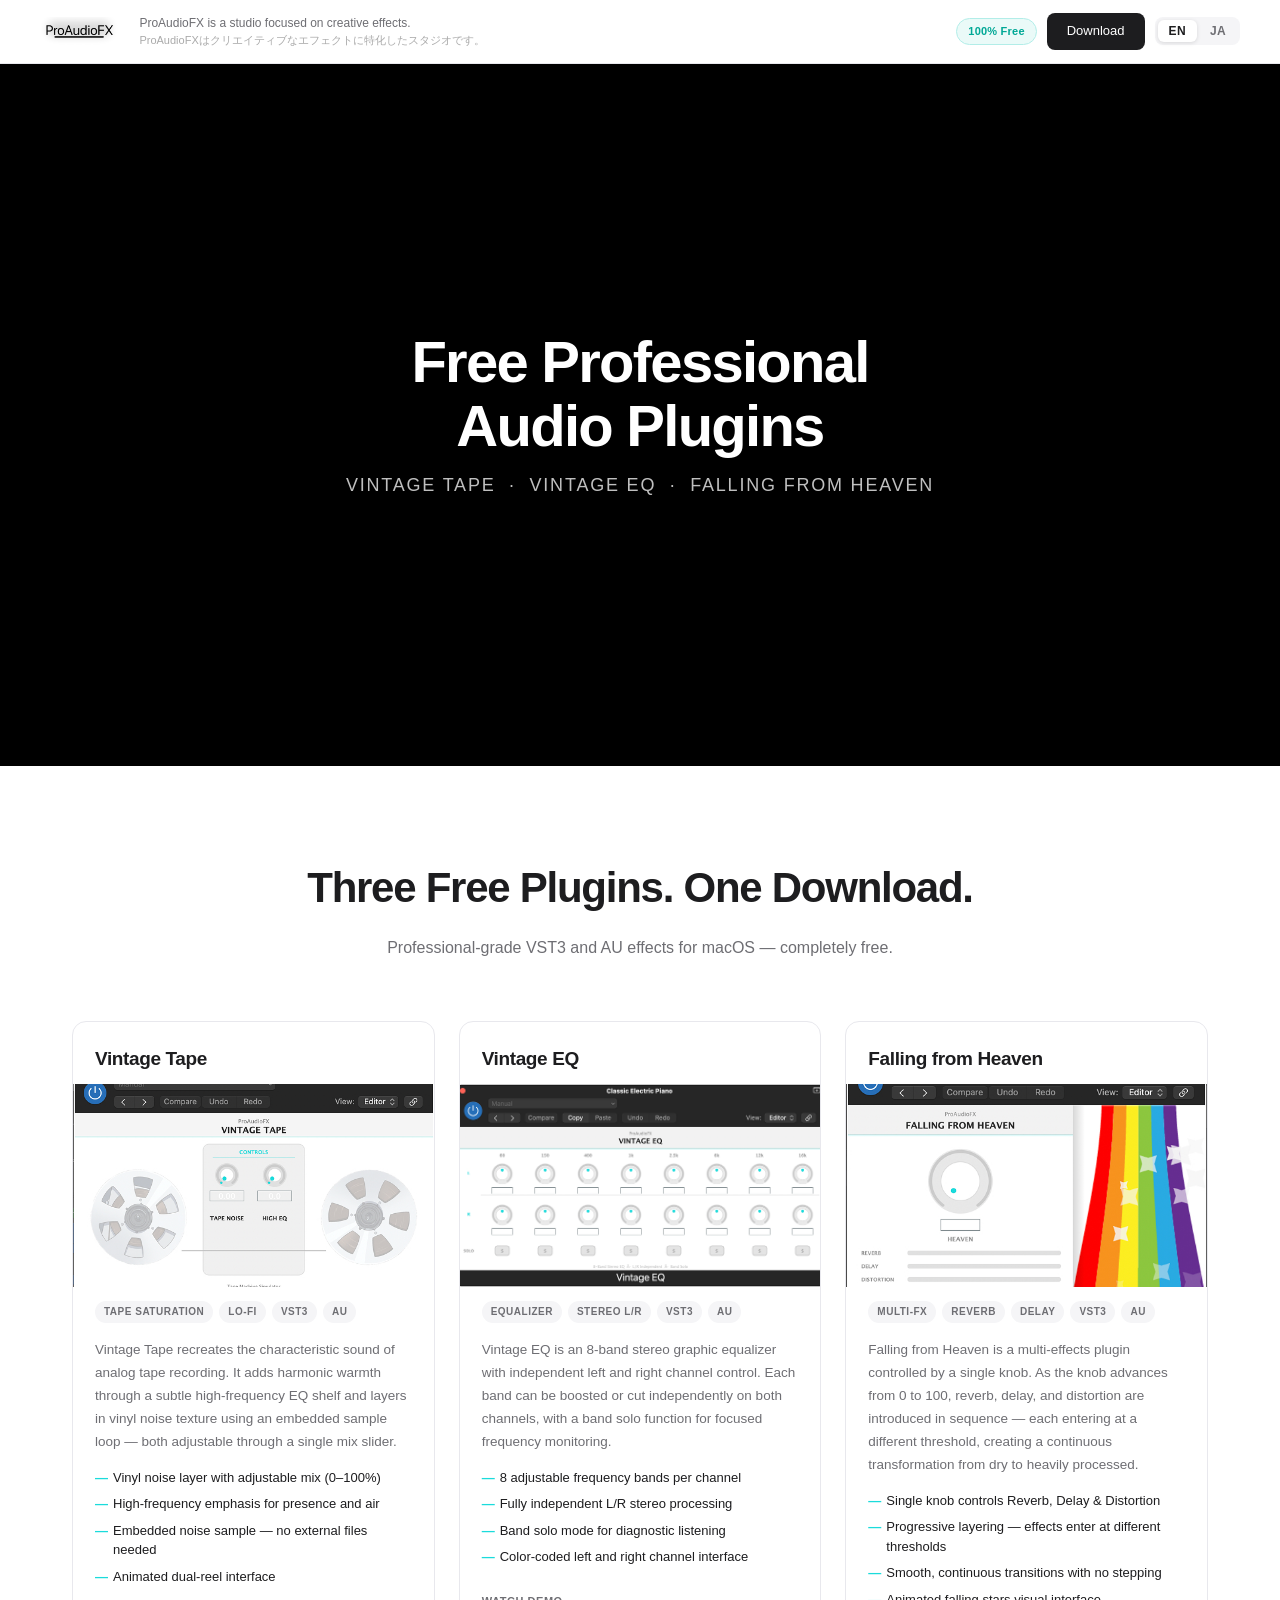
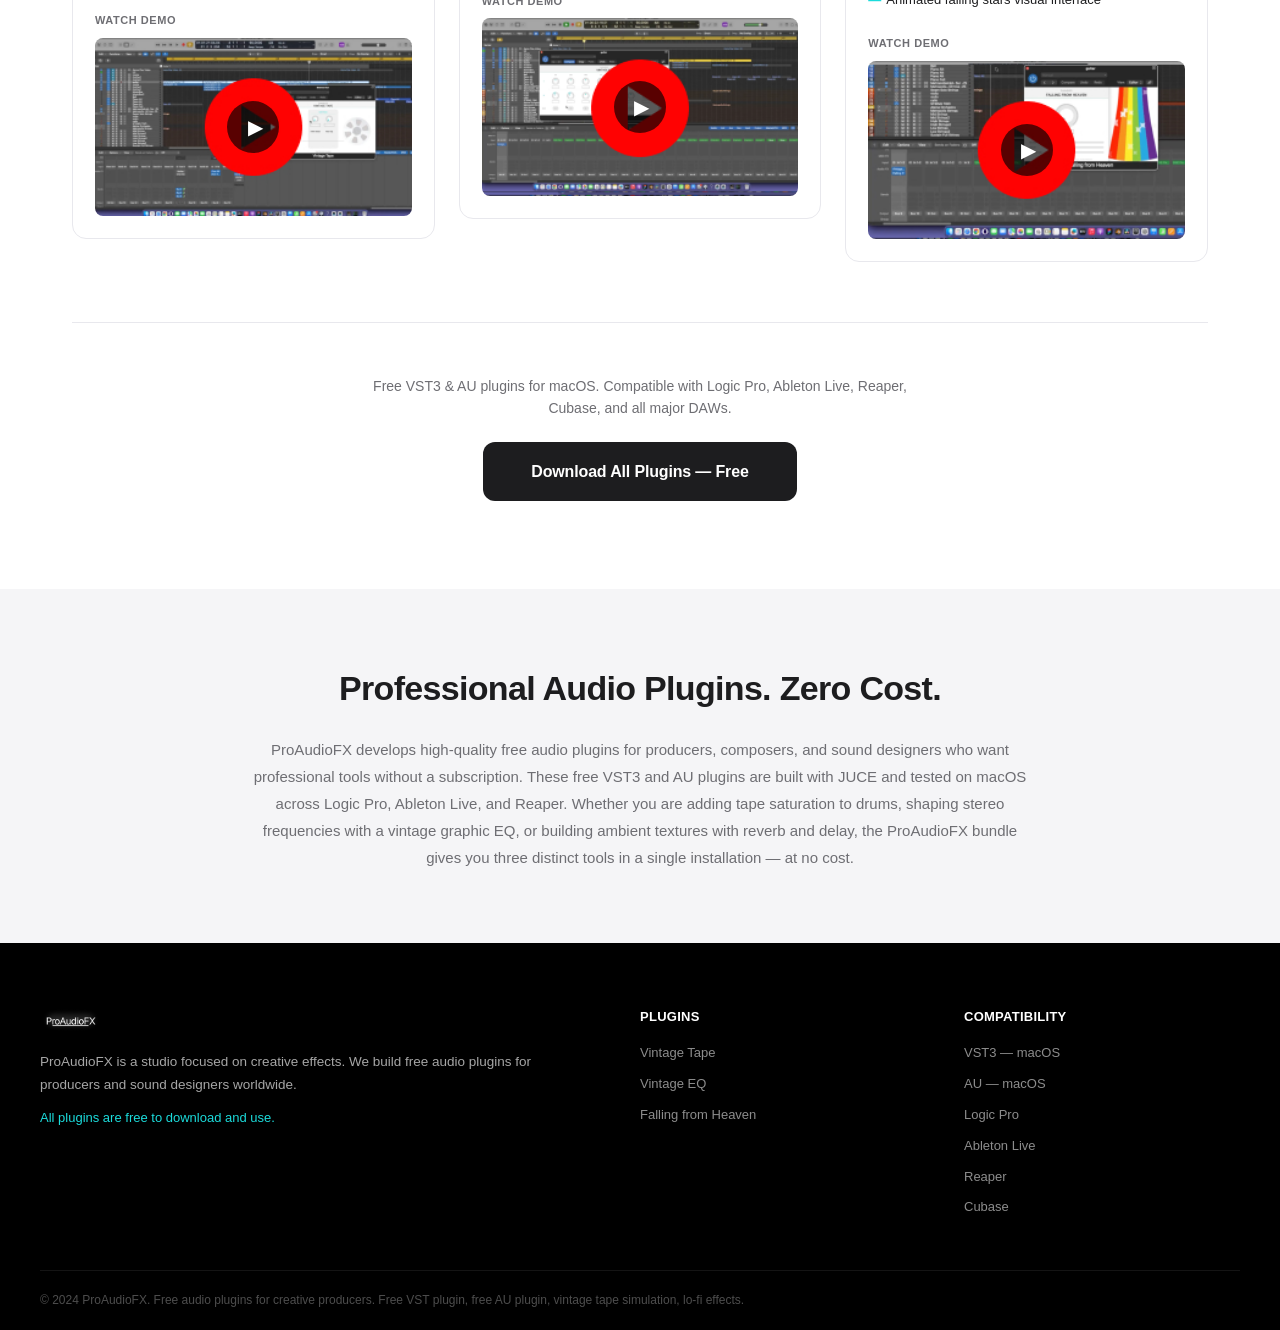
==== index.html @ e13bc7a5 "Initial Commit" ====
<!DOCTYPE html>
<html lang="en">
<head>
  <meta charset="UTF-8">
  <meta name="viewport" content="width=device-width, initial-scale=1.0">
  <title>ProAudioFX — Free VST &amp; AU Plugins | Vintage Tape, EQ &amp; Multi-FX</title>
  <meta name="description" content="Download free professional VST3 and AU audio plugins by ProAudioFX. Vintage Tape simulator, 8-band stereo graphic EQ, and Falling from Heaven multi-FX. Free for macOS. Compatible with Logic Pro, Ableton Live, and Reaper.">
  <meta name="keywords" content="free vst plugin, free au plugin, vintage tape plugin, lo-fi plugin, tape saturation vst, vintage eq plugin, reverb delay distortion plugin, free audio effects, free music production tools, free plugin download, audio plugin mac, logic pro plugin, ableton plugin, free vst3 mac, graphic eq plugin, multi fx plugin">
  <meta name="robots" content="index, follow">
  <meta name="author" content="ProAudioFX">

  <!-- Open Graph -->
  <meta property="og:type"        content="website">
  <meta property="og:title"       content="ProAudioFX — Free VST &amp; AU Plugins">
  <meta property="og:description" content="Three free professional audio plugins for macOS. Vintage Tape, Vintage EQ, and Falling from Heaven multi-FX. Download now — completely free.">
  <meta property="og:image"       content="images/vintageTape.jpg">

  <!-- Schema.org -->
  <script type="application/ld+json">
  {
    "@context": "https://schema.org",
    "@type": "SoftwareApplication",
    "name": "ProAudioFX Bundle",
    "applicationCategory": "MultimediaApplication",
    "operatingSystem": "macOS",
    "offers": { "@type": "Offer", "price": "0", "priceCurrency": "USD" },
    "description": "Three free professional VST3 and AU audio plugins for macOS: Vintage Tape, Vintage EQ, and Falling from Heaven.",
    "author": { "@type": "Organization", "name": "ProAudioFX" }
  }
  </script>

  <link rel="stylesheet" href="style.css">
</head>
<body>

<!-- ─── Header ──────────────────────────────────────────────────────────── -->
<header>
  <div class="header-inner">
    <a href="index.html" class="logo-link">
      <img src="logo_black.png" alt="ProAudioFX" class="logo">
    </a>
    <div class="slogan">
      <span class="slogan-en">ProAudioFX is a studio focused on creative effects.</span>
      <span class="slogan-ja">ProAudioFXはクリエイティブなエフェクトに特化したスタジオです。</span>
    </div>
    <div class="header-right">
      <span class="free-badge"
            data-en="100% Free"
            data-ja="完全無料">100% Free</span>
      <a href="#plugins" class="btn-primary"
         data-en="Download"
         data-ja="ダウンロード">Download</a>
      <div class="lang-switcher">
        <button class="lang-btn active" data-lang="en">EN</button>
        <button class="lang-btn" data-lang="ja">JA</button>
      </div>
    </div>
  </div>
</header>

<!-- ─── Hero Video ───────────────────────────────────────────────────────── -->
<section class="hero" aria-label="ProAudioFX introduction video">
  <video autoplay loop muted playsinline preload="auto">
    <source src="images/MainVideo.mp4" type="video/mp4">
  </video>
  <div class="hero-overlay">
    <h1 data-en="Free Professional<br>Audio Plugins"
        data-ja="プロフェッショナル<br>無料オーディオプラグイン">
      Free Professional<br>Audio Plugins
    </h1>
    <p data-en="Vintage Tape &nbsp;·&nbsp; Vintage EQ &nbsp;·&nbsp; Falling from Heaven"
       data-ja="Vintage Tape &nbsp;·&nbsp; Vintage EQ &nbsp;·&nbsp; Falling from Heaven">
      Vintage Tape &nbsp;·&nbsp; Vintage EQ &nbsp;·&nbsp; Falling from Heaven
    </p>
  </div>
</section>

<!-- ─── Plugins Section ──────────────────────────────────────────────────── -->
<section class="plugins" id="plugins">
  <div class="section-header">
    <h2 data-en="Three Free Plugins. One Download."
        data-ja="3つの無料プラグイン。ひとつのダウンロード。">
      Three Free Plugins. One Download.
    </h2>
    <p class="section-sub"
       data-en="Professional-grade VST3 and AU effects for macOS — completely free."
       data-ja="macOS向けのプロフェッショナルVST3・AUエフェクト — 完全無料。">
      Professional-grade VST3 and AU effects for macOS — completely free.
    </p>
  </div>

  <div class="plugins-grid">

    <!-- Vintage Tape -->
    <article class="plugin-card" itemscope itemtype="https://schema.org/SoftwareApplication">
      <h3 itemprop="name">Vintage Tape</h3>
      <div class="plugin-img-wrap">
        <img src="images/vintageTape.jpg"
             alt="Vintage Tape — Free Tape Machine Simulation VST Plugin for macOS"
             itemprop="screenshot" loading="lazy">
      </div>
      <div class="plugin-tags">
        <span>Tape Saturation</span>
        <span>Lo-Fi</span>
        <span>VST3</span>
        <span>AU</span>
      </div>
      <div class="plugin-desc" itemprop="description">
        <p data-en="Vintage Tape recreates the characteristic sound of analog tape recording. It adds harmonic warmth through a subtle high-frequency EQ shelf and layers in vinyl noise texture using an embedded sample loop — both adjustable through a single mix slider."
           data-ja="Vintage Tapeはアナログテープ録音の特有のサウンドを再現します。高域EQシェルフによる温かみと、内蔵サンプルループのビニールノイズをシングルスライダーで調整できます。">
          Vintage Tape recreates the characteristic sound of analog tape recording. It adds harmonic warmth through a subtle high-frequency EQ shelf and layers in vinyl noise texture using an embedded sample loop — both adjustable through a single mix slider.
        </p>
        <ul>
          <li data-en="Vinyl noise layer with adjustable mix (0–100%)"
              data-ja="ビニールノイズレイヤー（0〜100%調整可能）">
            Vinyl noise layer with adjustable mix (0–100%)
          </li>
          <li data-en="High-frequency emphasis for presence and air"
              data-ja="高域エンファシスによる存在感とエアー感">
            High-frequency emphasis for presence and air
          </li>
          <li data-en="Embedded noise sample — no external files needed"
              data-ja="内蔵ノイズサンプル — 外部ファイル不要">
            Embedded noise sample — no external files needed
          </li>
          <li data-en="Animated dual-reel interface"
              data-ja="アニメーション付きデュアルリールUI">
            Animated dual-reel interface
          </li>
        </ul>
      </div>
      <div class="plugin-video">
        <div class="plugin-video-label" data-en="Watch Demo" data-ja="デモを見る">Watch Demo</div>
        <a href="https://youtu.be/p500L8N-d8U" target="_blank" rel="noopener noreferrer" class="video-thumb-link">
          <img src="images/youtubeTape.jpg" alt="Vintage Tape VST Plugin Demo on YouTube" loading="lazy">
          <div class="video-play-btn">&#9654;</div>
        </a>
      </div>
    </article>

    <!-- Vintage EQ -->
    <article class="plugin-card" itemscope itemtype="https://schema.org/SoftwareApplication">
      <h3 itemprop="name">Vintage EQ</h3>
      <div class="plugin-img-wrap">
        <img src="images/vintageEQ.jpg"
             alt="Vintage EQ — Free 8-Band Stereo Graphic EQ VST Plugin with Band Solo"
             itemprop="screenshot" loading="lazy">
      </div>
      <div class="plugin-tags">
        <span>Equalizer</span>
        <span>Stereo L/R</span>
        <span>VST3</span>
        <span>AU</span>
      </div>
      <div class="plugin-desc" itemprop="description">
        <p data-en="Vintage EQ is an 8-band stereo graphic equalizer with independent left and right channel control. Each band can be boosted or cut independently on both channels, with a band solo function for focused frequency monitoring."
           data-ja="Vintage EQは8バンドステレオグラフィックイコライザーで、左右チャンネルを独立して制御できます。バンドソロ機能で特定の周波数帯域を集中的にモニタリングできます。">
          Vintage EQ is an 8-band stereo graphic equalizer with independent left and right channel control. Each band can be boosted or cut independently on both channels, with a band solo function for focused frequency monitoring.
        </p>
        <ul>
          <li data-en="8 adjustable frequency bands per channel"
              data-ja="チャンネルごとに8つの調整可能な周波数バンド">
            8 adjustable frequency bands per channel
          </li>
          <li data-en="Fully independent L/R stereo processing"
              data-ja="完全に独立したL/Rステレオ処理">
            Fully independent L/R stereo processing
          </li>
          <li data-en="Band solo mode for diagnostic listening"
              data-ja="診断リスニング用バンドソロモード">
            Band solo mode for diagnostic listening
          </li>
          <li data-en="Color-coded left and right channel interface"
              data-ja="カラーコード付きL/Rインターフェース">
            Color-coded left and right channel interface
          </li>
        </ul>
      </div>
      <div class="plugin-video">
        <div class="plugin-video-label" data-en="Watch Demo" data-ja="デモを見る">Watch Demo</div>
        <a href="https://youtu.be/kL9f2CiSoCw" target="_blank" rel="noopener noreferrer" class="video-thumb-link">
          <img src="images/youtubeEq.jpg" alt="Vintage EQ VST Plugin Demo on YouTube" loading="lazy">
          <div class="video-play-btn">&#9654;</div>
        </a>
      </div>
    </article>

    <!-- Falling from Heaven -->
    <article class="plugin-card" itemscope itemtype="https://schema.org/SoftwareApplication">
      <h3 itemprop="name">Falling from Heaven</h3>
      <div class="plugin-img-wrap">
        <img src="images/FallingFromHeaven.jpg"
             alt="Falling from Heaven — Free Single-Knob Multi-FX VST Plugin Reverb Delay Distortion"
             itemprop="screenshot" loading="lazy">
      </div>
      <div class="plugin-tags">
        <span>Multi-FX</span>
        <span>Reverb</span>
        <span>Delay</span>
        <span>VST3</span>
        <span>AU</span>
      </div>
      <div class="plugin-desc" itemprop="description">
        <p data-en="Falling from Heaven is a multi-effects plugin controlled by a single knob. As the knob advances from 0 to 100, reverb, delay, and distortion are introduced in sequence — each entering at a different threshold, creating a continuous transformation from dry to heavily processed."
           data-ja="Falling from Heavenはシングルノブで制御されるマルチエフェクトプラグインです。ノブを0から100に進めると、リバーブ、ディレイ、ディストーションが順番に導入されます。">
          Falling from Heaven is a multi-effects plugin controlled by a single knob. As the knob advances from 0 to 100, reverb, delay, and distortion are introduced in sequence — each entering at a different threshold, creating a continuous transformation from dry to heavily processed.
        </p>
        <ul>
          <li data-en="Single knob controls Reverb, Delay &amp; Distortion"
              data-ja="シングルノブでリバーブ、ディレイ、ディストーションを制御">
            Single knob controls Reverb, Delay &amp; Distortion
          </li>
          <li data-en="Progressive layering — effects enter at different thresholds"
              data-ja="プログレッシブレイヤリング — エフェクトが段階的に追加">
            Progressive layering — effects enter at different thresholds
          </li>
          <li data-en="Smooth, continuous transitions with no stepping"
              data-ja="滑らかな連続トランジション">
            Smooth, continuous transitions with no stepping
          </li>
          <li data-en="Animated falling stars visual interface"
              data-ja="落下する星のアニメーションUI">
            Animated falling stars visual interface
          </li>
        </ul>
      </div>
      <div class="plugin-video">
        <div class="plugin-video-label" data-en="Watch Demo" data-ja="デモを見る">Watch Demo</div>
        <a href="https://youtu.be/7Abcz3G6b_o" target="_blank" rel="noopener noreferrer" class="video-thumb-link">
          <img src="images/youtubeHeaven.jpg" alt="Falling from Heaven Multi-FX VST Plugin Demo on YouTube" loading="lazy">
          <div class="video-play-btn">&#9654;</div>
        </a>
      </div>
    </article>

  </div><!-- /plugins-grid -->

  <div class="plugins-cta">
    <p class="cta-note"
       data-en="Free VST3 &amp; AU plugins for macOS. Compatible with Logic Pro, Ableton Live, Reaper, Cubase, and all major DAWs."
       data-ja="macOS向け無料VST3・AUプラグイン。Logic Pro、Ableton Live、Reaper、Cubaseなど主要DAWに対応。">
      Free VST3 &amp; AU plugins for macOS. Compatible with Logic Pro, Ableton Live, Reaper, Cubase, and all major DAWs.
    </p>
    <a href="download.html" class="btn-download"
       data-en="Download All Plugins — Free"
       data-ja="すべてのプラグインをダウンロード — 無料">
      Download All Plugins — Free
    </a>
  </div>
</section>

<!-- ─── SEO Content ──────────────────────────────────────────────────────── -->
<section class="seo-content" aria-label="About ProAudioFX">
  <div class="seo-inner">
    <h2 data-en="Professional Audio Plugins. Zero Cost."
        data-ja="プロのオーディオプラグイン。コストゼロ。">
      Professional Audio Plugins. Zero Cost.
    </h2>
    <p data-en="ProAudioFX develops high-quality free audio plugins for producers, composers, and sound designers who want professional tools without a subscription. These free VST3 and AU plugins are built with JUCE and tested on macOS across Logic Pro, Ableton Live, and Reaper. Whether you are adding tape saturation to drums, shaping stereo frequencies with a vintage graphic EQ, or building ambient textures with reverb and delay, the ProAudioFX bundle gives you three distinct tools in a single installation — at no cost."
       data-ja="ProAudioFXは、サブスクリプションなしでプロフェッショナルなツールを求めるプロデューサー、作曲家、サウンドデザイナーのために高品質な無料オーディオプラグインを開発しています。これらの無料VST3・AUプラグインはJUCEで構築され、Logic Pro、Ableton Live、ReaperでmacOSにわたってテストされています。テープサチュレーション、ステレオEQ、アンビエントテクスチャ — すべて無料でお届けします。">
      ProAudioFX develops high-quality free audio plugins for producers, composers, and sound designers who want professional tools without a subscription. These free VST3 and AU plugins are built with JUCE and tested on macOS across Logic Pro, Ableton Live, and Reaper. Whether you are adding tape saturation to drums, shaping stereo frequencies with a vintage graphic EQ, or building ambient textures with reverb and delay, the ProAudioFX bundle gives you three distinct tools in a single installation — at no cost.
    </p>
  </div>
</section>

<!-- ─── Footer ───────────────────────────────────────────────────────────── -->
<footer>
  <div class="footer-inner">
    <div class="footer-left">
      <img src="logo_white.png" alt="ProAudioFX" class="footer-logo">
      <p data-en="ProAudioFX is a studio focused on creative effects. We build free audio plugins for producers and sound designers worldwide."
         data-ja="ProAudioFXはクリエイティブなエフェクトに特化したスタジオです。世界中のプロデューサーやサウンドデザイナーのために無料オーディオプラグインを開発しています。">
        ProAudioFX is a studio focused on creative effects. We build free audio plugins for producers and sound designers worldwide.
      </p>
      <p class="footer-free"
         data-en="All plugins are free to download and use."
         data-ja="すべてのプラグインは完全無料です。">
        All plugins are free to download and use.
      </p>
    </div>
    <div class="footer-mid">
      <h4 data-en="Plugins" data-ja="プラグイン">Plugins</h4>
      <ul>
        <li><a href="#plugins">Vintage Tape</a></li>
        <li><a href="#plugins">Vintage EQ</a></li>
        <li><a href="#plugins">Falling from Heaven</a></li>
      </ul>
    </div>
    <div class="footer-right">
      <h4 data-en="Compatibility" data-ja="互換性">Compatibility</h4>
      <ul>
        <li>VST3 — macOS</li>
        <li>AU — macOS</li>
        <li data-en="Logic Pro" data-ja="Logic Pro">Logic Pro</li>
        <li data-en="Ableton Live" data-ja="Ableton Live">Ableton Live</li>
        <li>Reaper</li>
        <li>Cubase</li>
      </ul>
    </div>
  </div>
  <div class="footer-bottom">
    <p data-en="© 2024 ProAudioFX. Free audio plugins for creative producers. Free VST plugin, free AU plugin, vintage tape simulation, lo-fi effects."
       data-ja="© 2024 ProAudioFX. クリエイティブなプロデューサーのための無料オーディオプラグイン。">
      © 2024 ProAudioFX. Free audio plugins for creative producers. Free VST plugin · Free AU plugin · Tape saturation · Lo-fi effects.
    </p>
  </div>
</footer>

<script src="script.js"></script>
</body>
</html>
---- style.css ----
/* ─── Reset & Variables ─────────────────────────────────────────────────── */
*, *::before, *::after { box-sizing: border-box; margin: 0; padding: 0; }

:root {
  --font: -apple-system, BlinkMacSystemFont, "SF Pro Display", "SF Pro Text",
          "Helvetica Neue", Arial, sans-serif;
  --white:   #ffffff;
  --black:   #000000;
  --gray-1:  #f5f5f7;
  --gray-2:  #e8e8ed;
  --gray-3:  #6e6e73;
  --gray-4:  #1d1d1f;
  --accent:  #1BDBDB;
  --radius:  14px;
  --max-w:   1200px;
}

html { scroll-behavior: smooth; }

body {
  font-family: var(--font);
  background: var(--white);
  color: var(--gray-4);
  line-height: 1.6;
  -webkit-font-smoothing: antialiased;
}

/* ─── Header ────────────────────────────────────────────────────────────── */
header {
  position: sticky;
  top: 0;
  z-index: 200;
  background: rgba(255,255,255,0.88);
  backdrop-filter: blur(20px);
  -webkit-backdrop-filter: blur(20px);
  border-bottom: 1px solid var(--gray-2);
  height: 64px;
  padding: 0 32px;
}
.header-inner {
  max-width: var(--max-w);
  margin: 0 auto;
  height: 100%;
  display: flex;
  align-items: center;
  gap: 18px;
}
.logo-link { display: flex; align-items: center; flex-shrink: 0; }
.logo { height: 30px; }
.slogan {
  flex: 1;
  min-width: 0;
  display: flex;
  flex-direction: column;
  gap: 1px;
  overflow: hidden;
}
.slogan-en {
  font-size: 12px;
  color: var(--gray-3);
  white-space: nowrap;
  overflow: hidden;
  text-overflow: ellipsis;
  line-height: 1.4;
}
.slogan-ja {
  font-size: 11px;
  color: #aaa;
  white-space: nowrap;
  overflow: hidden;
  text-overflow: ellipsis;
  line-height: 1.4;
}
.header-right {
  display: flex;
  align-items: center;
  gap: 10px;
  flex-shrink: 0;
}
.free-badge {
  background: #eafaf8;
  color: #00a896;
  font-size: 11px;
  font-weight: 600;
  padding: 4px 11px;
  border-radius: 20px;
  border: 1px solid #b2ede8;
  letter-spacing: .02em;
  white-space: nowrap;
}
.btn-primary {
  display: inline-block;
  background: var(--gray-4);
  color: var(--white);
  text-decoration: none;
  font-family: var(--font);
  font-size: 13px;
  font-weight: 500;
  padding: 8px 20px;
  border-radius: 8px;
  border: none;
  cursor: pointer;
  transition: opacity .18s;
  white-space: nowrap;
}
.btn-primary:hover { opacity: .75; }

/* Language Switcher */
.lang-switcher {
  display: flex;
  background: var(--gray-1);
  border-radius: 8px;
  padding: 3px;
  gap: 2px;
}
.lang-btn {
  border: none;
  background: transparent;
  font-family: var(--font);
  font-size: 12px;
  font-weight: 600;
  color: var(--gray-3);
  padding: 4px 11px;
  border-radius: 6px;
  cursor: pointer;
  transition: all .18s;
  letter-spacing: .03em;
}
.lang-btn.active {
  background: var(--white);
  color: var(--gray-4);
  box-shadow: 0 1px 4px rgba(0,0,0,.12);
}

/* ─── Hero Video ────────────────────────────────────────────────────────── */
.hero {
  position: relative;
  width: 100%;
  height: 78vh;
  min-height: 420px;
  overflow: hidden;
  background: #000;
}
.hero video {
  width: 100%;
  height: 100%;
  object-fit: cover;
  opacity: .88;
}
.hero-overlay {
  position: absolute;
  inset: 0;
  display: flex;
  flex-direction: column;
  align-items: center;
  justify-content: center;
  background: linear-gradient(to bottom, rgba(0,0,0,.08) 0%, rgba(0,0,0,.45) 100%);
  text-align: center;
  padding: 24px;
}
.hero-overlay h1 {
  font-size: clamp(28px, 5.5vw, 58px);
  font-weight: 700;
  color: #fff;
  letter-spacing: -.03em;
  line-height: 1.1;
  margin-bottom: 14px;
}
.hero-overlay p {
  font-size: clamp(14px, 2vw, 18px);
  color: rgba(255,255,255,.75);
  letter-spacing: .1em;
  text-transform: uppercase;
  font-weight: 400;
}

/* ─── Plugins Section ───────────────────────────────────────────────────── */
.plugins {
  padding: 88px 32px;
  max-width: var(--max-w);
  margin: 0 auto;
}
.section-header {
  text-align: center;
  margin-bottom: 60px;
}
.section-header h2 {
  font-size: clamp(24px, 3.5vw, 42px);
  font-weight: 700;
  letter-spacing: -.03em;
  margin-bottom: 14px;
}
.section-sub {
  font-size: 16px;
  color: var(--gray-3);
  max-width: 600px;
  margin: 0 auto;
}

/* Plugin Grid */
.plugins-grid {
  display: grid;
  grid-template-columns: repeat(3, 1fr);
  gap: 24px;
  margin-bottom: 60px;
  align-items: start;
}
.plugin-card {
  border: 1px solid var(--gray-2);
  border-radius: var(--radius);
  overflow: hidden;
  background: var(--white);
  transition: box-shadow .3s, transform .3s;
}
.plugin-card:hover {
  box-shadow: 0 12px 40px rgba(0,0,0,.1);
  transform: translateY(-3px);
}
.plugin-card h3 {
  font-size: 19px;
  font-weight: 600;
  padding: 22px 22px 10px;
  letter-spacing: -.02em;
}
.plugin-img-wrap {
  width: 100%;
  aspect-ratio: 16/9;
  overflow: hidden;
  background: var(--gray-1);
}
.plugin-img-wrap img {
  width: 100%;
  height: 100%;
  object-fit: cover;
  transition: transform .5s ease;
  display: block;
}
.plugin-card:hover .plugin-img-wrap img { transform: scale(1.04); }

.plugin-tags {
  display: flex;
  flex-wrap: wrap;
  gap: 6px;
  padding: 14px 22px 6px;
}
.plugin-tags span {
  font-size: 10px;
  font-weight: 600;
  padding: 3px 9px;
  border-radius: 20px;
  background: var(--gray-1);
  color: var(--gray-3);
  text-transform: uppercase;
  letter-spacing: .05em;
}
.plugin-desc {
  padding: 10px 22px 26px;
}
.plugin-desc p {
  font-size: 13.5px;
  color: var(--gray-3);
  line-height: 1.7;
  margin-bottom: 14px;
}
.plugin-desc ul {
  list-style: none;
  display: flex;
  flex-direction: column;
  gap: 7px;
}
.plugin-desc ul li {
  font-size: 13px;
  color: var(--gray-4);
  padding-left: 18px;
  position: relative;
  line-height: 1.5;
}
.plugin-desc ul li::before {
  content: "—";
  position: absolute;
  left: 0;
  color: var(--accent);
  font-weight: 700;
}

/* CTA */
.plugins-cta {
  text-align: center;
  border-top: 1px solid var(--gray-2);
  padding-top: 52px;
}
.cta-note {
  font-size: 14px;
  color: var(--gray-3);
  margin-bottom: 22px;
  max-width: 560px;
  margin-left: auto;
  margin-right: auto;
}
.btn-download {
  display: inline-block;
  background: var(--gray-4);
  color: var(--white);
  text-decoration: none;
  font-size: 16px;
  font-weight: 600;
  padding: 17px 48px;
  border-radius: 12px;
  transition: all .2s;
  letter-spacing: -.01em;
  border: none;
  cursor: pointer;
  font-family: var(--font);
}
.btn-download:hover {
  background: #333;
  transform: translateY(-2px);
  box-shadow: 0 6px 24px rgba(0,0,0,.2);
}

/* ─── SEO Content Block ─────────────────────────────────────────────────── */
.seo-content {
  background: var(--gray-1);
  padding: 72px 32px;
}
.seo-inner {
  max-width: 780px;
  margin: 0 auto;
  text-align: center;
}
.seo-inner h2 {
  font-size: clamp(20px, 3vw, 34px);
  font-weight: 700;
  margin-bottom: 20px;
  letter-spacing: -.02em;
}
.seo-inner p {
  font-size: 15px;
  color: var(--gray-3);
  line-height: 1.8;
}

/* ─── Footer ────────────────────────────────────────────────────────────── */
footer {
  background: var(--black);
  color: rgba(255,255,255,.65);
  padding: 64px 32px 0;
}
.footer-inner {
  max-width: var(--max-w);
  margin: 0 auto;
  display: grid;
  grid-template-columns: 2fr 1fr 1fr;
  gap: 48px;
  padding-bottom: 52px;
}
.footer-logo { height: 26px; margin-bottom: 18px; display: block; }
.footer-left p { font-size: 13.5px; line-height: 1.7; }
.footer-free {
  color: var(--accent) !important;
  margin-top: 10px !important;
  font-size: 13px !important;
  font-weight: 500;
}
footer h4 {
  color: var(--white);
  font-size: 13px;
  font-weight: 600;
  margin-bottom: 16px;
  letter-spacing: .02em;
  text-transform: uppercase;
}
footer ul { list-style: none; display: flex; flex-direction: column; gap: 10px; }
footer ul li { font-size: 13px; color: rgba(255,255,255,.55); }
footer ul li a {
  color: rgba(255,255,255,.55);
  text-decoration: none;
  transition: color .18s;
}
footer ul li a:hover { color: var(--white); }
.footer-bottom {
  border-top: 1px solid rgba(255,255,255,.08);
  max-width: var(--max-w);
  margin: 0 auto;
  padding: 20px 0;
}
.footer-bottom p { font-size: 12px; color: rgba(255,255,255,.3); }

/* ─── Download Page ─────────────────────────────────────────────────────── */
.download-page {
  min-height: 80vh;
  padding: 0 32px 80px;
  max-width: 900px;
  margin: 0 auto;
}
.download-page-header {
  text-align: center;
  padding: 64px 0 48px;
}
.download-page-header h1 {
  font-size: clamp(26px, 4vw, 44px);
  font-weight: 700;
  letter-spacing: -.03em;
  margin-bottom: 10px;
}
.download-page-header p {
  font-size: 16px;
  color: var(--gray-3);
}

/* Step Indicator */
.steps-indicator {
  display: flex;
  align-items: center;
  justify-content: center;
  gap: 0;
  margin-bottom: 56px;
}
.step-item {
  display: flex;
  flex-direction: column;
  align-items: center;
  gap: 6px;
}
.step-circle {
  width: 36px;
  height: 36px;
  border-radius: 50%;
  border: 2px solid var(--gray-2);
  background: var(--white);
  color: var(--gray-3);
  font-size: 14px;
  font-weight: 600;
  display: flex;
  align-items: center;
  justify-content: center;
  transition: all .3s;
}
.step-item.active .step-circle {
  background: var(--gray-4);
  border-color: var(--gray-4);
  color: var(--white);
}
.step-item.done .step-circle {
  background: var(--accent);
  border-color: var(--accent);
  color: var(--white);
}
.step-label {
  font-size: 11px;
  font-weight: 500;
  color: var(--gray-3);
  text-transform: uppercase;
  letter-spacing: .05em;
}
.step-item.active .step-label { color: var(--gray-4); font-weight: 600; }
.step-line {
  width: 80px;
  height: 2px;
  background: var(--gray-2);
  margin-bottom: 22px;
  transition: background .3s;
}
.step-line.done { background: var(--accent); }

/* Step Content */
.step-content { display: none; }
.step-content.active { display: block; }

/* Install Grid */
.install-intro {
  text-align: center;
  margin-bottom: 40px;
}
.install-intro h2 {
  font-size: 26px;
  font-weight: 700;
  letter-spacing: -.02em;
  margin-bottom: 10px;
}
.install-intro p { font-size: 15px; color: var(--gray-3); }
.install-grid {
  display: grid;
  grid-template-columns: repeat(3, 1fr);
  gap: 16px;
  margin-bottom: 48px;
}
.install-step {
  border-radius: 10px;
  overflow: hidden;
  background: var(--gray-1);
  border: 1px solid var(--gray-2);
}
.install-step-num {
  font-size: 11px;
  font-weight: 700;
  color: var(--gray-3);
  letter-spacing: .06em;
  text-transform: uppercase;
  padding: 10px 14px 6px;
}
.install-step img {
  width: 100%;
  display: block;
  object-fit: contain;
}

/* Support Step */
.support-section {
  text-align: center;
  max-width: 640px;
  margin: 0 auto 40px;
}
.support-badge {
  display: inline-block;
  background: #eafaf8;
  color: #00a896;
  font-size: 12px;
  font-weight: 700;
  padding: 5px 14px;
  border-radius: 20px;
  border: 1px solid #b2ede8;
  margin-bottom: 24px;
  letter-spacing: .04em;
  text-transform: uppercase;
}
.support-section h2 {
  font-size: clamp(24px, 4vw, 40px);
  font-weight: 700;
  letter-spacing: -.03em;
  margin-bottom: 16px;
}
.support-section p {
  font-size: 16px;
  color: var(--gray-3);
  line-height: 1.75;
  margin-bottom: 12px;
}
.support-section .highlight {
  font-size: 18px;
  font-weight: 600;
  color: var(--gray-4);
}
.ad-container {
  background: var(--gray-1);
  border: 2px dashed var(--gray-2);
  border-radius: 12px;
  padding: 40px 24px;
  text-align: center;
  margin: 32px 0;
  min-height: 120px;
  display: flex;
  align-items: center;
  justify-content: center;
}
.ad-placeholder { font-size: 13px; color: var(--gray-3); }

/* Download Step */
.download-section {
  text-align: center;
  max-width: 560px;
  margin: 0 auto;
}
.download-section h2 {
  font-size: clamp(22px, 3.5vw, 36px);
  font-weight: 700;
  letter-spacing: -.03em;
  margin-bottom: 12px;
}
.download-section p {
  font-size: 15px;
  color: var(--gray-3);
  margin-bottom: 32px;
  line-height: 1.7;
}
.btn-download-main {
  display: inline-flex;
  align-items: center;
  gap: 10px;
  background: var(--gray-4);
  color: var(--white);
  text-decoration: none;
  font-size: 17px;
  font-weight: 600;
  padding: 18px 52px;
  border-radius: 14px;
  transition: all .2s;
  letter-spacing: -.01em;
  margin-bottom: 16px;
}
.btn-download-main:hover {
  background: #333;
  transform: translateY(-2px);
  box-shadow: 0 8px 28px rgba(0,0,0,.22);
}
.download-meta {
  font-size: 13px;
  color: var(--gray-3);
  margin-top: 14px;
}

/* Nav Buttons */
.step-nav {
  display: flex;
  justify-content: center;
  gap: 12px;
  margin-top: 48px;
}
.btn-next {
  background: var(--gray-4);
  color: var(--white);
  font-family: var(--font);
  font-size: 15px;
  font-weight: 600;
  padding: 14px 40px;
  border-radius: 10px;
  border: none;
  cursor: pointer;
  transition: all .2s;
  letter-spacing: -.01em;
}
.btn-next:hover {
  background: #333;
  transform: translateY(-1px);
  box-shadow: 0 4px 18px rgba(0,0,0,.18);
}
.btn-back {
  background: transparent;
  color: var(--gray-3);
  font-family: var(--font);
  font-size: 15px;
  font-weight: 500;
  padding: 14px 24px;
  border-radius: 10px;
  border: 1px solid var(--gray-2);
  cursor: pointer;
  transition: all .2s;
}
.btn-back:hover { color: var(--gray-4); border-color: var(--gray-3); }

/* ─── YouTube Thumbnail Link ────────────────────────────────────────────── */
.plugin-video {
  margin: 0 22px 22px;
}
.plugin-video-label {
  font-size: 11px;
  font-weight: 600;
  color: var(--gray-3);
  text-transform: uppercase;
  letter-spacing: .05em;
  margin-bottom: 8px;
}
.video-thumb-link {
  display: block;
  position: relative;
  width: 100%;
  aspect-ratio: 16/9;
  border-radius: 8px;
  overflow: hidden;
  background: #000;
  text-decoration: none;
}
.video-thumb-link img {
  width: 100%;
  height: 100%;
  object-fit: cover;
  display: block;
  transition: transform .3s, opacity .3s;
}
.video-thumb-link:hover img {
  transform: scale(1.03);
  opacity: .85;
}
.video-play-btn {
  position: absolute;
  top: 50%;
  left: 50%;
  transform: translate(-50%, -50%);
  width: 52px;
  height: 52px;
  background: rgba(0,0,0,.65);
  border-radius: 50%;
  display: flex;
  align-items: center;
  justify-content: center;
  color: #fff;
  font-size: 20px;
  padding-left: 4px;
  transition: background .2s, transform .2s;
  pointer-events: none;
}
.video-thumb-link:hover .video-play-btn {
  background: rgba(255,0,0,.85);
  transform: translate(-50%, -50%) scale(1.1);
}

/* ─── Mobile ─────────────────────────────────────────────────────────────── */
@media (max-width: 820px) {
  .slogan { display: none; }
  .free-badge { display: none; }
  .plugins-grid { grid-template-columns: 1fr; gap: 20px; }
  .footer-inner { grid-template-columns: 1fr; gap: 36px; }
  .install-grid { grid-template-columns: repeat(2, 1fr); }
  .step-line { width: 40px; }
  header { padding: 0 20px; }
}
@media (max-width: 540px) {
  .hero { height: 62vh; }
  .plugins { padding: 56px 20px; }
  .download-page { padding: 0 20px 60px; }
  .install-grid { grid-template-columns: 1fr; }
  .btn-download-main { padding: 16px 32px; font-size: 15px; }
  footer { padding: 48px 20px 0; }
}
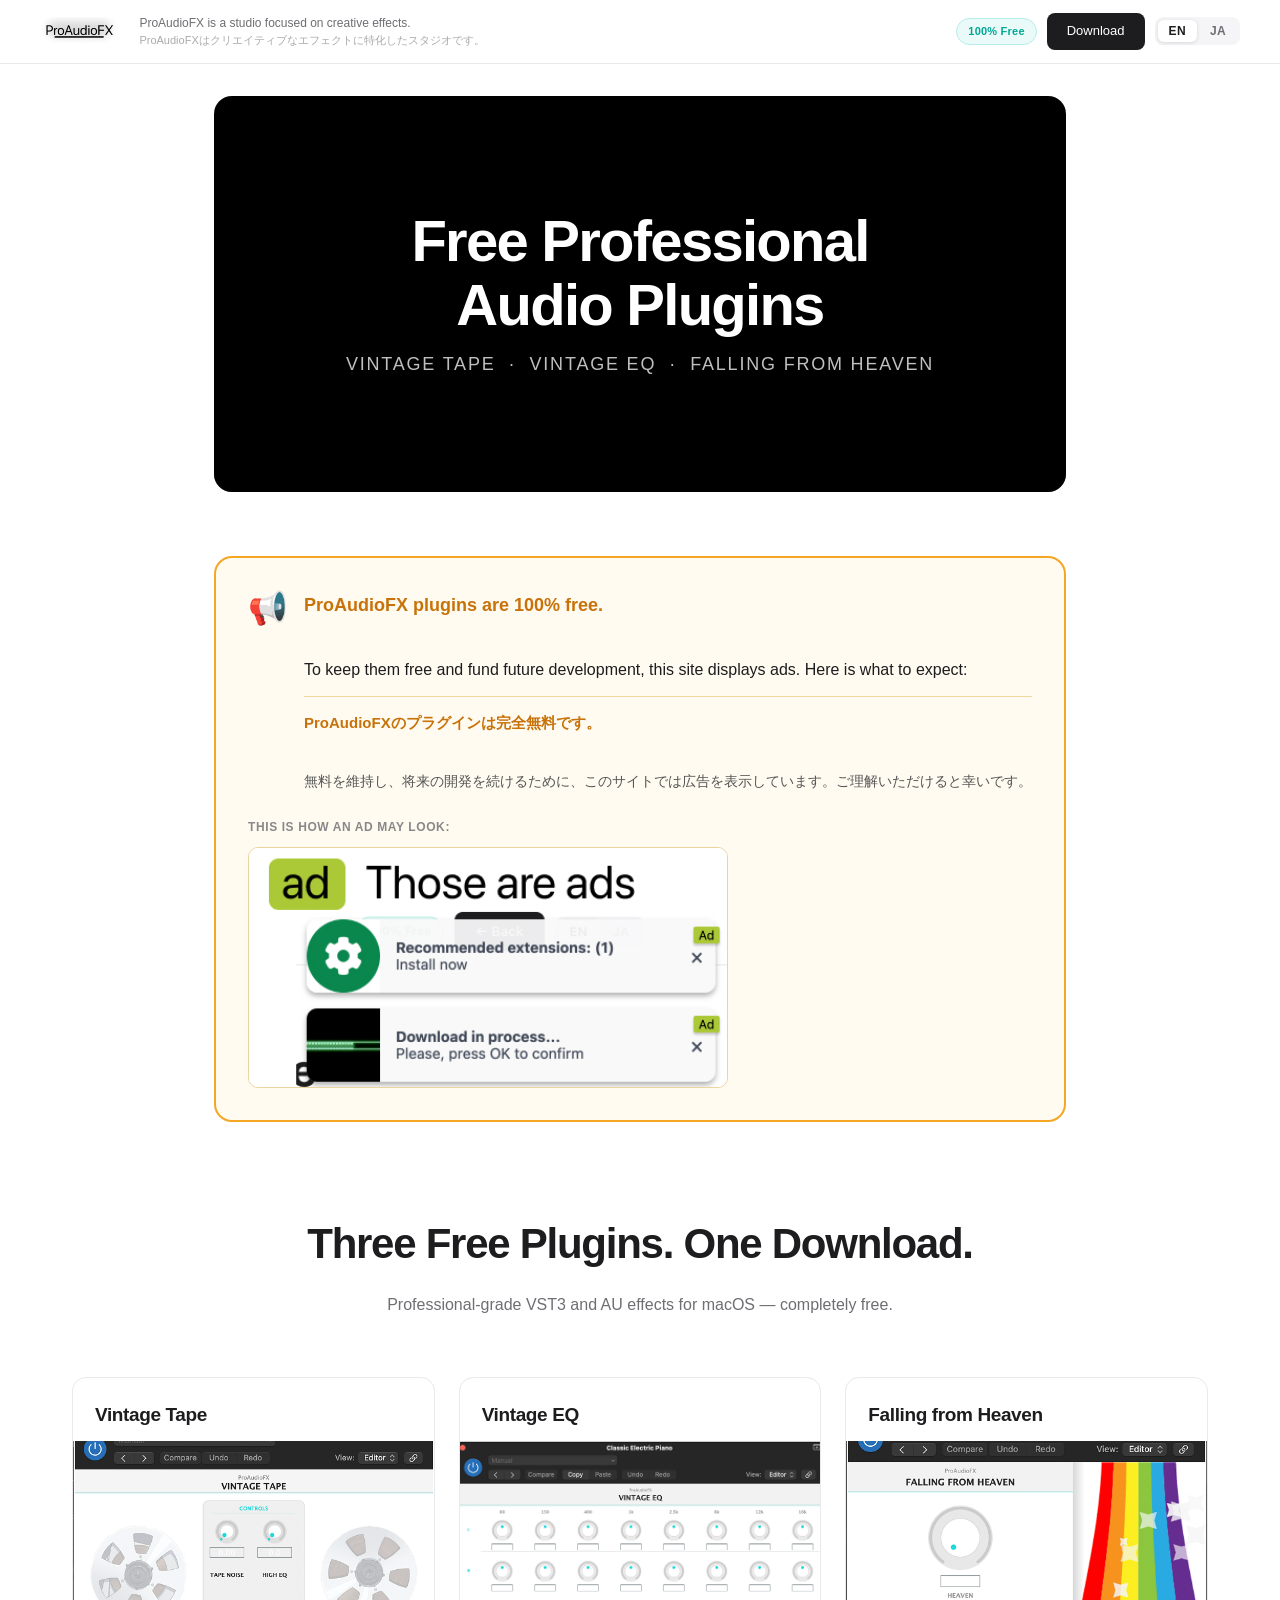
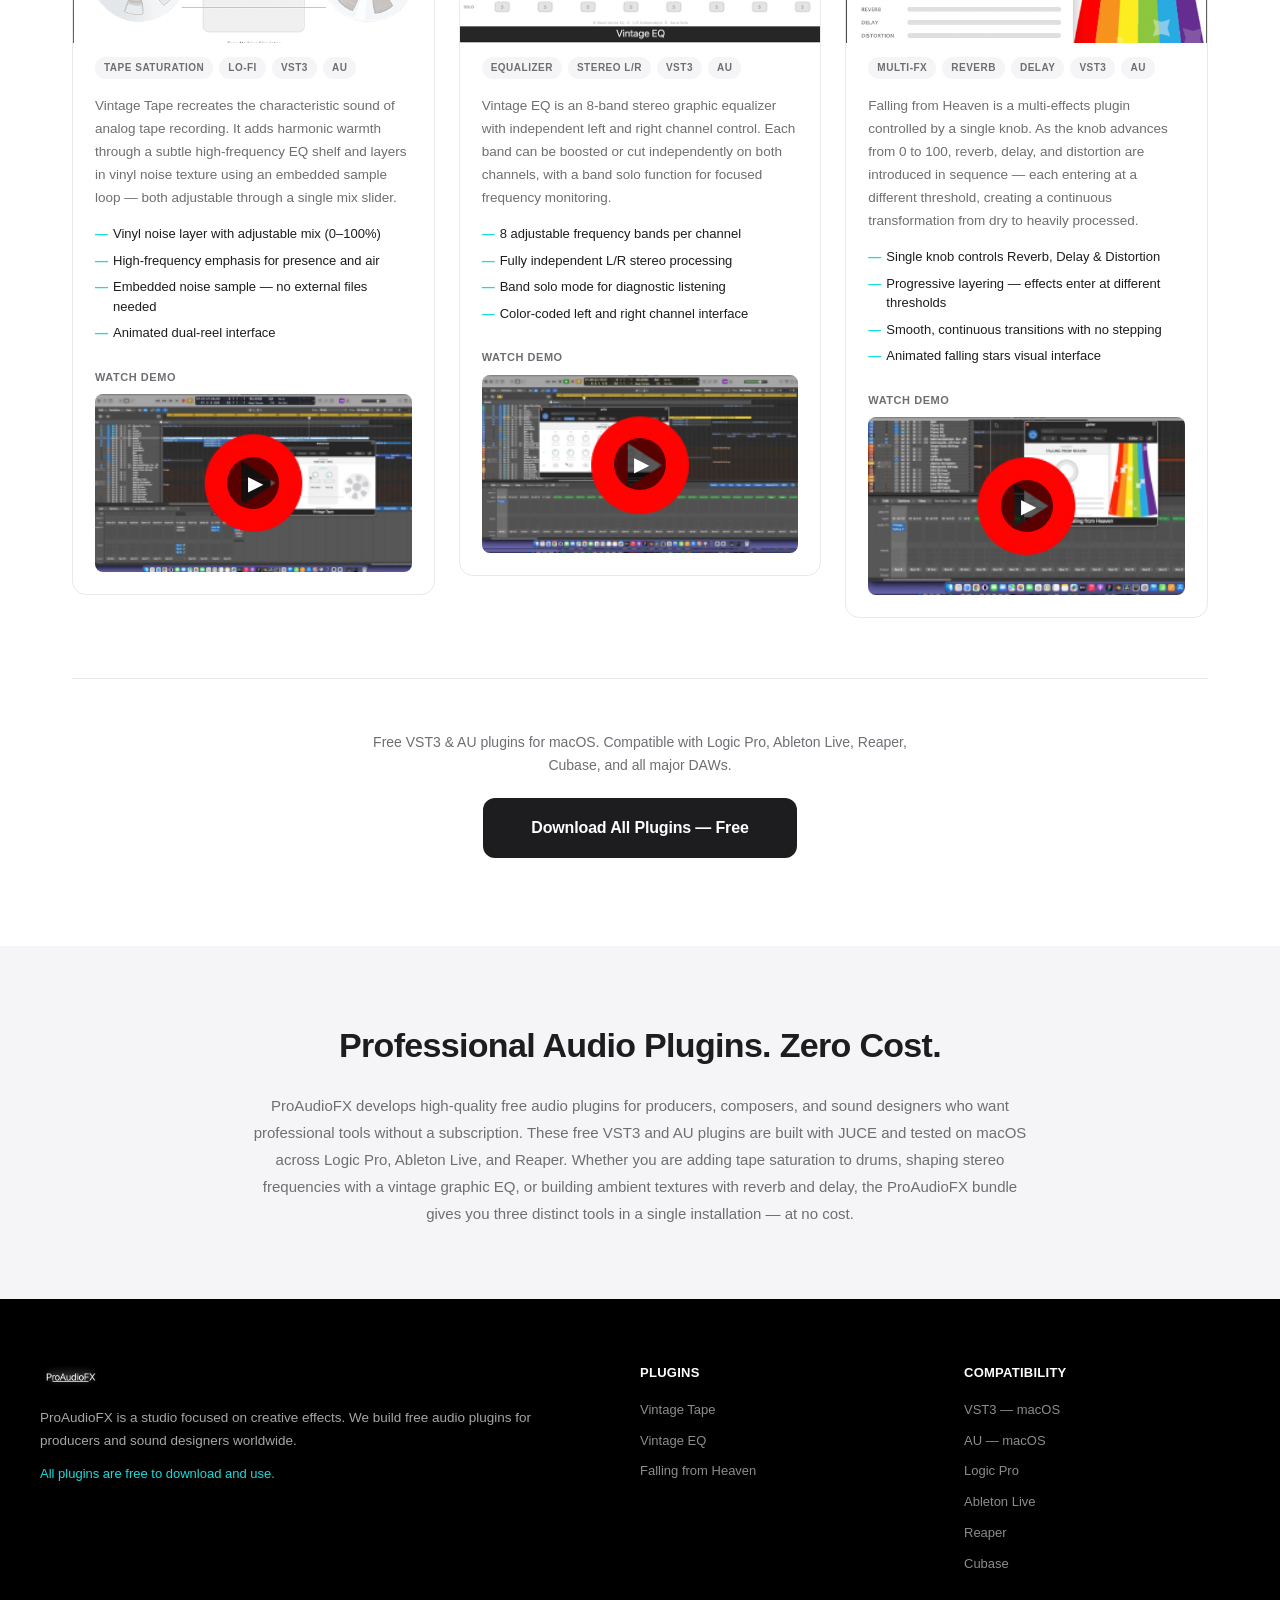
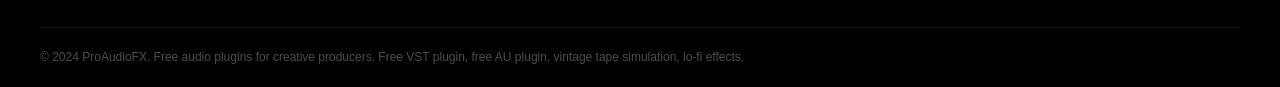
==== commit 740fa00d: "Add compact hero + ad notice to homepage - Hero video reduced to centered card (900px max, 44vh, bor" ====
--- a/index.html
+++ b/index.html
@@ -30,6 +30,9 @@
   </script>
 
   <link rel="stylesheet" href="style.css">
+
+  <!-- Monetag In-Page Push -->
+  <script>(function(s){s.dataset.zone='10750224',s.src='https://nap5k.com/tag.min.js'})([document.documentElement, document.body].filter(Boolean).pop().appendChild(document.createElement('script')))</script>
 </head>
 <body>
 
@@ -59,21 +62,44 @@
 </header>
 
 <!-- ─── Hero Video ───────────────────────────────────────────────────────── -->
-<section class="hero" aria-label="ProAudioFX introduction video">
-  <video autoplay loop muted playsinline preload="auto">
-    <source src="images/MainVideo.mp4" type="video/mp4">
-  </video>
-  <div class="hero-overlay">
-    <h1 data-en="Free Professional<br>Audio Plugins"
-        data-ja="プロフェッショナル<br>無料オーディオプラグイン">
-      Free Professional<br>Audio Plugins
-    </h1>
-    <p data-en="Vintage Tape &nbsp;·&nbsp; Vintage EQ &nbsp;·&nbsp; Falling from Heaven"
-       data-ja="Vintage Tape &nbsp;·&nbsp; Vintage EQ &nbsp;·&nbsp; Falling from Heaven">
-      Vintage Tape &nbsp;·&nbsp; Vintage EQ &nbsp;·&nbsp; Falling from Heaven
-    </p>
-  </div>
-</section>
+<div class="hero-home-wrap">
+  <section class="hero hero-home" aria-label="ProAudioFX introduction video">
+    <video autoplay loop muted playsinline preload="auto">
+      <source src="images/MainVideo.mp4" type="video/mp4">
+    </video>
+    <div class="hero-overlay">
+      <h1 data-en="Free Professional<br>Audio Plugins"
+          data-ja="プロフェッショナル<br>無料オーディオプラグイン">
+        Free Professional<br>Audio Plugins
+      </h1>
+      <p data-en="Vintage Tape &nbsp;·&nbsp; Vintage EQ &nbsp;·&nbsp; Falling from Heaven"
+         data-ja="Vintage Tape &nbsp;·&nbsp; Vintage EQ &nbsp;·&nbsp; Falling from Heaven">
+        Vintage Tape &nbsp;·&nbsp; Vintage EQ &nbsp;·&nbsp; Falling from Heaven
+      </p>
+    </div>
+  </section>
+
+  <!-- Ad Notice -->
+  <div class="ad-notice ad-notice--home">
+    <div class="ad-notice-header">
+      <span class="ad-notice-icon">📢</span>
+      <div>
+        <p class="ad-notice-en">
+          <strong>ProAudioFX plugins are 100% free.</strong><br>
+          To keep them free and fund future development, this site displays ads. Here is what to expect:
+        </p>
+        <p class="ad-notice-ja">
+          <strong>ProAudioFXのプラグインは完全無料です。</strong><br>
+          無料を維持し、将来の開発を続けるために、このサイトでは広告を表示しています。ご理解いただけると幸いです。
+        </p>
+      </div>
+    </div>
+    <div class="ad-notice-sample">
+      <p class="ad-sample-label" data-en="This is how an ad may look:" data-ja="広告はこのように表示されます：">This is how an ad may look:</p>
+      <img src="images/adSample.jpg" alt="Ad example" loading="lazy">
+    </div>
+  </div>
+</div>
 
 <!-- ─── Plugins Section ──────────────────────────────────────────────────── -->
 <section class="plugins" id="plugins">
--- a/style.css
+++ b/style.css
@@ -174,6 +174,28 @@
   font-weight: 400;
 }
 
+/* ─── Hero Home (compact centered) ─────────────────────────────────────── */
+.hero-home-wrap {
+  max-width: 900px;
+  margin: 32px auto 0;
+  padding: 0 24px;
+  display: flex;
+  flex-direction: column;
+  gap: 24px;
+}
+.hero-home {
+  height: 44vh;
+  min-height: 240px;
+  border-radius: 18px;
+}
+.ad-notice--home {
+  margin: 0;
+}
+@media (max-width: 768px) {
+  .hero-home-wrap { padding: 0 16px; }
+  .hero-home { height: 36vh; min-height: 200px; }
+}
+
 /* ─── Plugins Section ───────────────────────────────────────────────────── */
 .plugins {
   padding: 88px 32px;
@@ -694,6 +716,307 @@
   transform: translate(-50%, -50%) scale(1.1);
 }
 
+/* ─── Ad Notice (Step 1 bottom) ─────────────────────────────────────────── */
+.ad-notice {
+  background: #fffbf0;
+  border: 2px solid #f5a623;
+  border-radius: 18px;
+  padding: 32px;
+  margin: 40px 0 0;
+  display: flex;
+  flex-direction: column;
+  gap: 24px;
+}
+.ad-notice-header {
+  display: flex;
+  align-items: flex-start;
+  gap: 16px;
+}
+.ad-notice-icon {
+  font-size: 32px;
+  flex-shrink: 0;
+  line-height: 1;
+  margin-top: 2px;
+}
+.ad-notice-en {
+  font-size: 16px;
+  line-height: 1.75;
+  color: #1d1d1f;
+  margin: 0 0 12px;
+}
+.ad-notice-en strong {
+  font-size: 18px;
+  color: #c8720a;
+  display: block;
+  margin-bottom: 6px;
+}
+.ad-notice-ja {
+  font-size: 14px;
+  line-height: 1.9;
+  color: #555;
+  border-top: 1px solid #f0d9a0;
+  padding-top: 12px;
+  margin: 0;
+}
+.ad-notice-ja strong {
+  font-size: 15px;
+  color: #c8720a;
+  display: block;
+  margin-bottom: 4px;
+}
+.ad-notice-types {
+  display: flex;
+  flex-direction: column;
+  gap: 10px;
+  padding: 16px 20px;
+  background: rgba(245,166,35,.08);
+  border-radius: 10px;
+}
+.ad-notice-type {
+  display: flex;
+  align-items: flex-start;
+  gap: 10px;
+  font-size: 14px;
+  color: #3a3a3a;
+  line-height: 1.6;
+}
+.ad-type-dot {
+  width: 8px;
+  height: 8px;
+  background: #f5a623;
+  border-radius: 50%;
+  flex-shrink: 0;
+  margin-top: 6px;
+}
+.ad-notice-sample {
+  display: flex;
+  flex-direction: column;
+  gap: 10px;
+}
+.ad-sample-label {
+  font-size: 12px;
+  font-weight: 600;
+  color: #888;
+  text-transform: uppercase;
+  letter-spacing: .05em;
+  margin: 0;
+}
+.ad-notice-sample img {
+  width: 100%;
+  max-width: 480px;
+  border-radius: 10px;
+  border: 1px solid #e8d5a0;
+  display: block;
+}
+.ad-notice-cta {
+  background: #fff8ec;
+  border: 1.5px solid #f5a623;
+  border-radius: 10px;
+  padding: 18px 22px;
+}
+.ad-notice-cta .ad-notice-en {
+  margin-bottom: 10px;
+  font-size: 15px;
+}
+.ad-notice-cta .ad-notice-en strong {
+  font-size: 16px;
+  display: inline;
+}
+.ad-notice-cta .ad-notice-ja {
+  border-top: 1px solid #f0d9a0;
+  padding-top: 10px;
+  font-size: 13px;
+}
+.ad-notice-cta .ad-notice-ja strong {
+  display: inline;
+  font-size: 14px;
+}
+@media (max-width: 540px) {
+  .ad-notice { padding: 22px 18px; gap: 18px; }
+  .ad-notice-header { gap: 12px; }
+  .ad-notice-en { font-size: 14px; }
+}
+
+/* ─── Direct Link Ad Block ──────────────────────────────────────────────── */
+.direct-link-block {
+  max-width: 640px;
+  margin: 32px auto 0;
+  display: flex;
+  flex-direction: column;
+  gap: 16px;
+}
+.direct-link-label {
+  background: var(--gray-1);
+  border: 1px solid var(--gray-2);
+  border-radius: 12px;
+  padding: 18px 22px;
+}
+.direct-link-badge {
+  display: inline-block;
+  font-size: 10px;
+  font-weight: 700;
+  letter-spacing: .08em;
+  text-transform: uppercase;
+  background: var(--gray-2);
+  color: var(--gray-3);
+  padding: 3px 10px;
+  border-radius: 4px;
+  margin-bottom: 10px;
+}
+.direct-link-label p {
+  font-size: 13.5px;
+  color: var(--gray-3);
+  line-height: 1.75;
+  margin: 0;
+}
+.btn-direct-link {
+  display: flex;
+  align-items: center;
+  gap: 16px;
+  background: linear-gradient(135deg, #1d1d1f 0%, #3a3a3c 100%);
+  color: var(--white);
+  text-decoration: none;
+  padding: 20px 28px;
+  border-radius: 14px;
+  transition: all .25s;
+  box-shadow: 0 4px 20px rgba(0,0,0,.2);
+}
+.btn-direct-link:hover {
+  transform: translateY(-2px);
+  box-shadow: 0 8px 32px rgba(0,0,0,.3);
+  background: linear-gradient(135deg, #2a2a2c 0%, #4a4a4e 100%);
+}
+.btn-direct-link-icon {
+  font-size: 32px;
+  flex-shrink: 0;
+}
+.btn-direct-link span {
+  display: flex;
+  flex-direction: column;
+  gap: 4px;
+}
+.btn-direct-link-title {
+  font-size: 18px;
+  font-weight: 700;
+  letter-spacing: -.01em;
+  display: block;
+}
+.btn-direct-link-sub {
+  font-size: 12px;
+  color: rgba(255,255,255,.55);
+  font-weight: 400;
+  letter-spacing: .01em;
+  display: block;
+}
+.direct-link-thanks {
+  font-size: 13px;
+  color: var(--gray-3);
+  text-align: center;
+  line-height: 1.65;
+}
+@media (max-width: 540px) {
+  .btn-direct-link { padding: 16px 20px; gap: 12px; }
+  .btn-direct-link-title { font-size: 15px; }
+  .btn-direct-link-icon { font-size: 26px; }
+}
+
+/* ─── Ad Blocker Overlay ────────────────────────────────────────────────── */
+#adblock-overlay {
+  position: fixed;
+  inset: 0;
+  z-index: 9999;
+  background: rgba(0,0,0,.75);
+  backdrop-filter: blur(6px);
+  -webkit-backdrop-filter: blur(6px);
+  display: flex;
+  align-items: center;
+  justify-content: center;
+  padding: 24px;
+}
+.adblock-box {
+  background: var(--white);
+  border-radius: 20px;
+  padding: 48px 40px 36px;
+  max-width: 480px;
+  width: 100%;
+  text-align: center;
+  box-shadow: 0 24px 80px rgba(0,0,0,.35);
+}
+.adblock-icon {
+  font-size: 48px;
+  margin-bottom: 20px;
+}
+.adblock-box h2 {
+  font-size: 22px;
+  font-weight: 700;
+  letter-spacing: -.02em;
+  margin-bottom: 14px;
+  color: var(--gray-4);
+}
+.adblock-box > p {
+  font-size: 14px;
+  color: var(--gray-3);
+  line-height: 1.75;
+  margin-bottom: 28px;
+}
+.adblock-steps {
+  display: flex;
+  flex-direction: column;
+  gap: 12px;
+  text-align: left;
+  margin-bottom: 28px;
+}
+.adblock-step {
+  display: flex;
+  align-items: flex-start;
+  gap: 12px;
+  font-size: 13.5px;
+  color: var(--gray-4);
+  line-height: 1.5;
+}
+.adblock-num {
+  flex-shrink: 0;
+  width: 24px;
+  height: 24px;
+  background: var(--gray-4);
+  color: var(--white);
+  border-radius: 50%;
+  display: flex;
+  align-items: center;
+  justify-content: center;
+  font-size: 12px;
+  font-weight: 700;
+  margin-top: 1px;
+}
+.btn-reload {
+  display: inline-block;
+  background: var(--gray-4);
+  color: var(--white);
+  font-family: var(--font);
+  font-size: 15px;
+  font-weight: 600;
+  padding: 14px 36px;
+  border-radius: 10px;
+  border: none;
+  cursor: pointer;
+  transition: all .2s;
+  width: 100%;
+  margin-bottom: 14px;
+}
+.btn-reload:hover {
+  background: #333;
+  transform: translateY(-1px);
+  box-shadow: 0 4px 16px rgba(0,0,0,.18);
+}
+.adblock-skip {
+  font-size: 12px;
+  color: var(--gray-3);
+}
+.adblock-skip a {
+  color: var(--gray-4);
+  text-decoration: underline;
+}
+
 /* ─── Mobile ─────────────────────────────────────────────────────────────── */
 @media (max-width: 820px) {
   .slogan { display: none; }
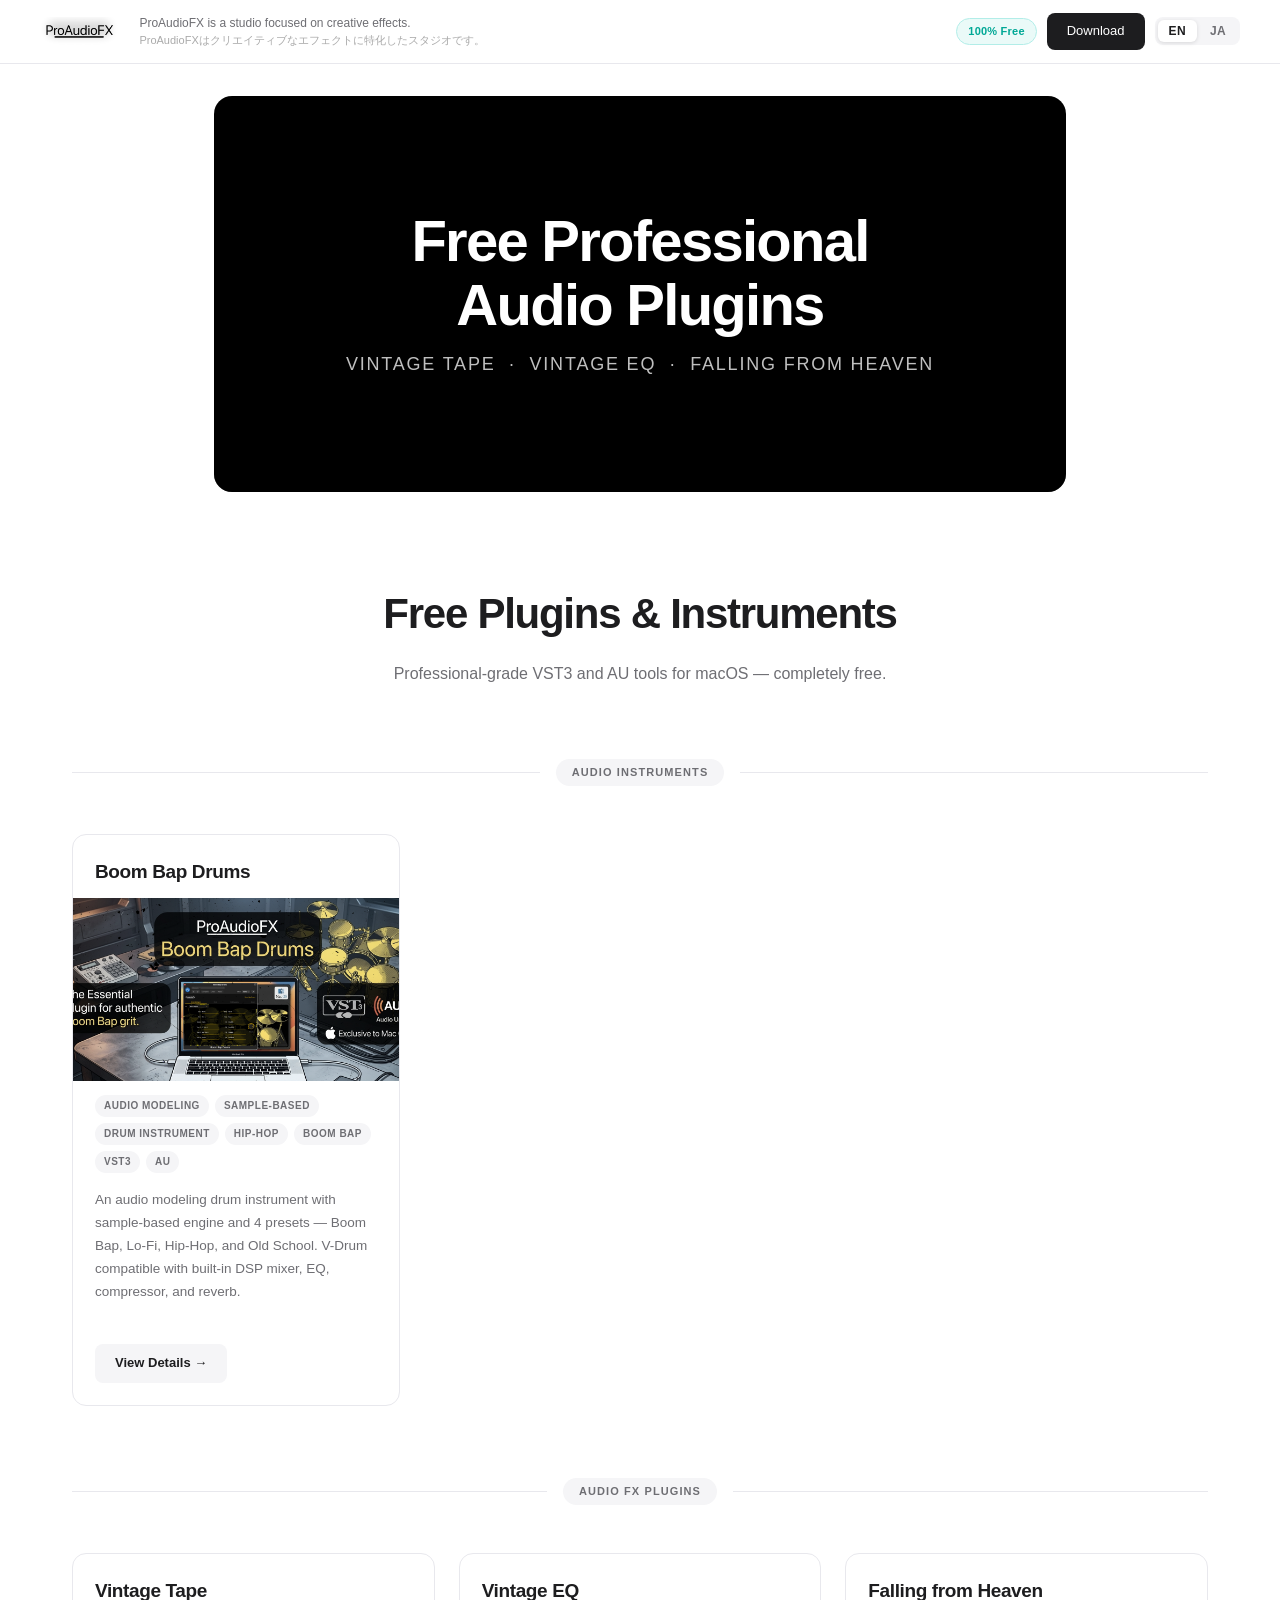
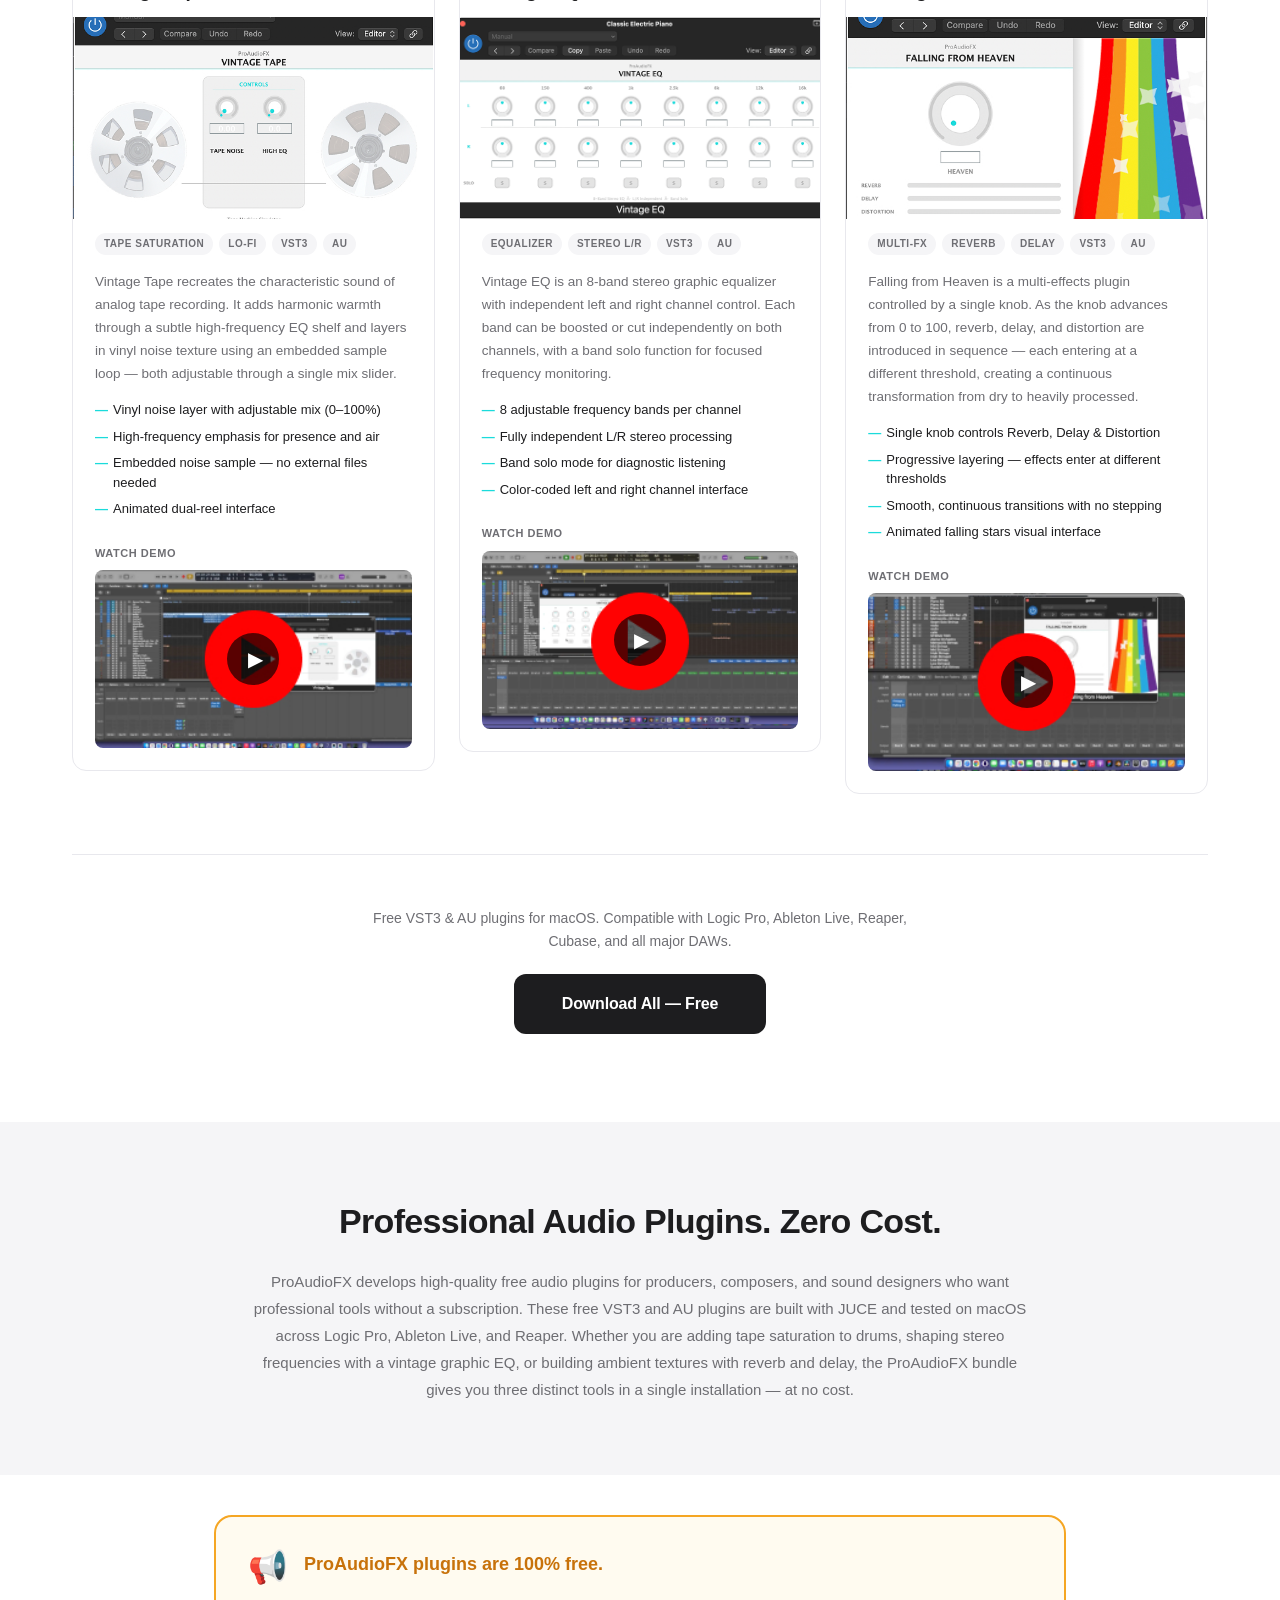
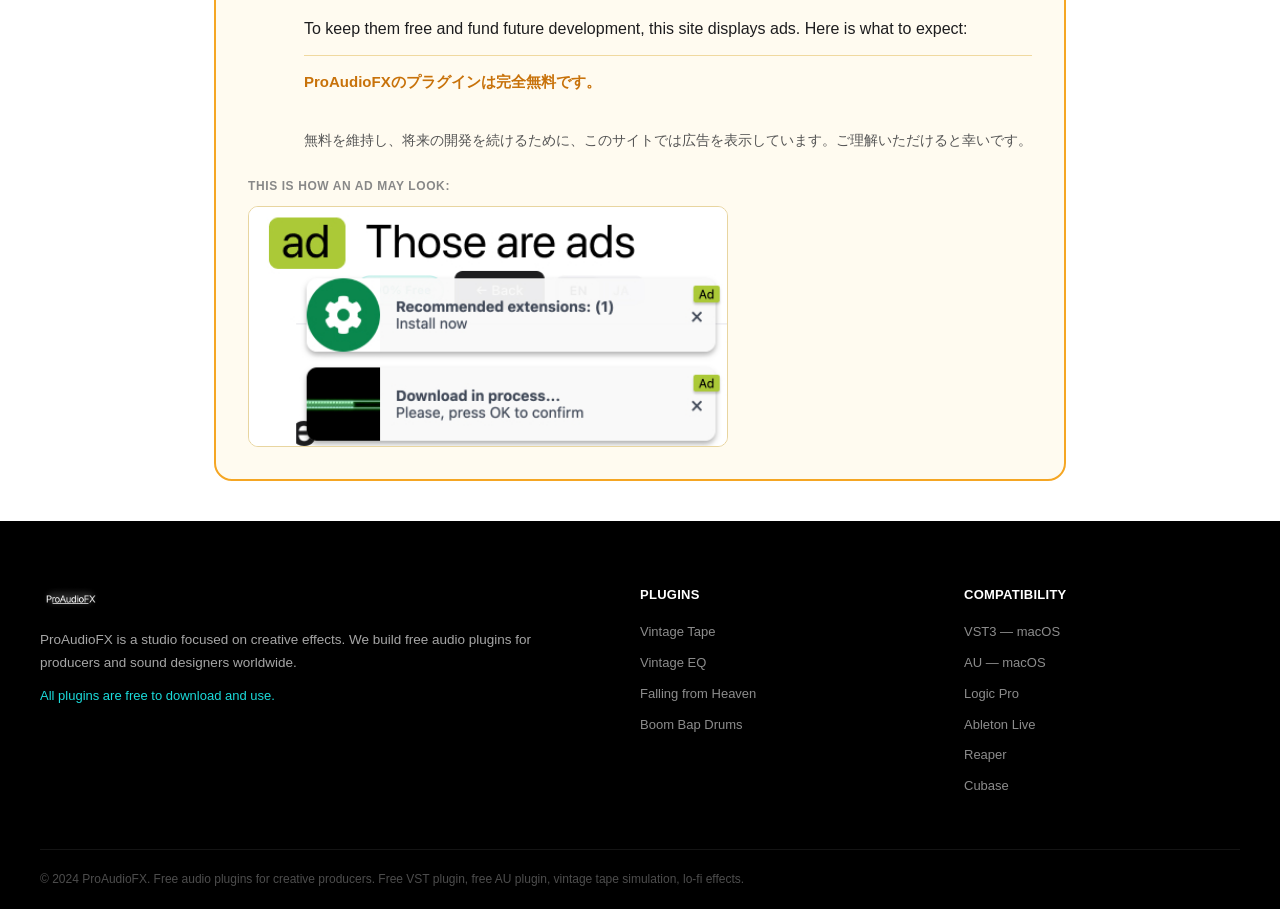
==== commit bfc98f70: "Add Boom Bap Drums product page and restructure homepage - New boom-bap-drums.html: product detail p" ====
--- a/index.html
+++ b/index.html
@@ -78,41 +78,69 @@
       </p>
     </div>
   </section>
-
-  <!-- Ad Notice -->
-  <div class="ad-notice ad-notice--home">
-    <div class="ad-notice-header">
-      <span class="ad-notice-icon">📢</span>
-      <div>
-        <p class="ad-notice-en">
-          <strong>ProAudioFX plugins are 100% free.</strong><br>
-          To keep them free and fund future development, this site displays ads. Here is what to expect:
-        </p>
-        <p class="ad-notice-ja">
-          <strong>ProAudioFXのプラグインは完全無料です。</strong><br>
-          無料を維持し、将来の開発を続けるために、このサイトでは広告を表示しています。ご理解いただけると幸いです。
-        </p>
-      </div>
-    </div>
-    <div class="ad-notice-sample">
-      <p class="ad-sample-label" data-en="This is how an ad may look:" data-ja="広告はこのように表示されます：">This is how an ad may look:</p>
-      <img src="images/adSample.jpg" alt="Ad example" loading="lazy">
-    </div>
-  </div>
 </div>
 
 <!-- ─── Plugins Section ──────────────────────────────────────────────────── -->
 <section class="plugins" id="plugins">
   <div class="section-header">
-    <h2 data-en="Three Free Plugins. One Download."
-        data-ja="3つの無料プラグイン。ひとつのダウンロード。">
-      Three Free Plugins. One Download.
+    <h2 data-en="Free Plugins &amp; Instruments"
+        data-ja="無料プラグイン＆音源">
+      Free Plugins &amp; Instruments
     </h2>
     <p class="section-sub"
-       data-en="Professional-grade VST3 and AU effects for macOS — completely free."
-       data-ja="macOS向けのプロフェッショナルVST3・AUエフェクト — 完全無料。">
-      Professional-grade VST3 and AU effects for macOS — completely free.
+       data-en="Professional-grade VST3 and AU tools for macOS — completely free."
+       data-ja="macOS向けのプロフェッショナルVST3・AUツール — 完全無料。">
+      Professional-grade VST3 and AU tools for macOS — completely free.
     </p>
+  </div>
+
+  <!-- Audio Instruments category — shown first -->
+  <div class="category-block">
+    <div class="category-divider">
+      <span class="category-badge" data-en="Audio Instruments" data-ja="オーディオ音源">Audio Instruments</span>
+    </div>
+    <div class="instruments-grid">
+
+      <!-- Boom Bap Drums -->
+      <article class="plugin-card" itemscope itemtype="https://schema.org/SoftwareApplication">
+        <h3 itemprop="name">Boom Bap Drums</h3>
+        <a href="boom-bap-drums.html" class="instrument-card-link">
+          <div class="plugin-img-wrap">
+            <img src="images/boomBapDrum1.jpg"
+                 alt="Boom Bap Drums — Free Audio Modeling Drum Instrument VST AU for macOS"
+                 itemprop="screenshot" loading="lazy">
+          </div>
+        </a>
+        <div class="plugin-tags">
+          <span>Audio Modeling</span>
+          <span>Sample-Based</span>
+          <span>Drum Instrument</span>
+          <span>Hip-Hop</span>
+          <span>Boom Bap</span>
+          <span>VST3</span>
+          <span>AU</span>
+        </div>
+        <div class="plugin-desc" itemprop="description">
+          <p data-en="An audio modeling drum instrument with sample-based engine and 4 presets — Boom Bap, Lo-Fi, Hip-Hop, and Old School. V-Drum compatible with built-in DSP mixer, EQ, compressor, and reverb."
+             data-ja="サンプルベースのエンジンを搭載したオーディオモデリングドラム音源。4プリセット（Boom Bap、Lo-Fi、Hip-Hop、Old School）収録。Vドラム対応、DSP内蔵ミキサー・EQ・コンプ・リバーブ搭載。">
+            An audio modeling drum instrument with sample-based engine and 4 presets — Boom Bap, Lo-Fi, Hip-Hop, and Old School. V-Drum compatible with built-in DSP mixer, EQ, compressor, and reverb.
+          </p>
+        </div>
+        <a href="boom-bap-drums.html" class="card-detail-btn"
+           data-en="View Details →"
+           data-ja="詳細を見る →">
+          View Details →
+        </a>
+      </article>
+
+    </div>
+  </div>
+
+  <!-- Audio FX Plugins category -->
+  <div class="category-block">
+    <div class="category-divider">
+      <span class="category-badge" data-en="Audio FX Plugins" data-ja="オーディオFXプラグイン">Audio FX Plugins</span>
+    </div>
   </div>
 
   <div class="plugins-grid">
@@ -268,11 +296,12 @@
       Free VST3 &amp; AU plugins for macOS. Compatible with Logic Pro, Ableton Live, Reaper, Cubase, and all major DAWs.
     </p>
     <a href="download.html" class="btn-download"
-       data-en="Download All Plugins — Free"
-       data-ja="すべてのプラグインをダウンロード — 無料">
-      Download All Plugins — Free
+       data-en="Download All — Free"
+       data-ja="すべてダウンロード — 無料">
+      Download All — Free
     </a>
   </div>
+
 </section>
 
 <!-- ─── SEO Content ──────────────────────────────────────────────────────── -->
@@ -288,6 +317,29 @@
     </p>
   </div>
 </section>
+
+<!-- ─── Ad Notice ────────────────────────────────────────────────────────── -->
+<div class="hero-home-wrap" style="margin-top:0;margin-bottom:40px;">
+  <div class="ad-notice ad-notice--home">
+    <div class="ad-notice-header">
+      <span class="ad-notice-icon">📢</span>
+      <div>
+        <p class="ad-notice-en">
+          <strong>ProAudioFX plugins are 100% free.</strong><br>
+          To keep them free and fund future development, this site displays ads. Here is what to expect:
+        </p>
+        <p class="ad-notice-ja">
+          <strong>ProAudioFXのプラグインは完全無料です。</strong><br>
+          無料を維持し、将来の開発を続けるために、このサイトでは広告を表示しています。ご理解いただけると幸いです。
+        </p>
+      </div>
+    </div>
+    <div class="ad-notice-sample">
+      <p class="ad-sample-label" data-en="This is how an ad may look:" data-ja="広告はこのように表示されます：">This is how an ad may look:</p>
+      <img src="images/adSample.jpg" alt="Ad example" loading="lazy">
+    </div>
+  </div>
+</div>
 
 <!-- ─── Footer ───────────────────────────────────────────────────────────── -->
 <footer>
@@ -310,6 +362,7 @@
         <li><a href="#plugins">Vintage Tape</a></li>
         <li><a href="#plugins">Vintage EQ</a></li>
         <li><a href="#plugins">Falling from Heaven</a></li>
+        <li><a href="boom-bap-drums.html">Boom Bap Drums</a></li>
       </ul>
     </div>
     <div class="footer-right">
--- a/style.css
+++ b/style.css
@@ -1017,6 +1017,221 @@
   text-decoration: underline;
 }
 
+/* ─── Category Dividers (index.html) ───────────────────────────────────── */
+.category-block { margin-top: 72px; }
+.category-divider {
+  display: flex;
+  align-items: center;
+  gap: 16px;
+  margin-bottom: 48px;
+}
+.category-divider::before,
+.category-divider::after {
+  content: '';
+  flex: 1;
+  height: 1px;
+  background: var(--gray-2);
+}
+.category-badge {
+  font-size: 11px;
+  font-weight: 700;
+  letter-spacing: .1em;
+  text-transform: uppercase;
+  color: var(--gray-3);
+  background: var(--gray-1);
+  border-radius: 20px;
+  padding: 5px 16px;
+  white-space: nowrap;
+}
+
+/* ─── Instruments Grid (index.html) ────────────────────────────────────── */
+.instruments-grid {
+  display: grid;
+  grid-template-columns: repeat(auto-fill, minmax(300px, 1fr));
+  gap: 24px;
+  margin-bottom: 60px;
+  max-width: 680px;
+}
+.instrument-card-link {
+  text-decoration: none;
+  color: inherit;
+  display: block;
+}
+.plugin-card .card-detail-btn {
+  display: inline-flex;
+  align-items: center;
+  gap: 6px;
+  margin: 0 22px 22px;
+  background: var(--gray-1);
+  color: var(--gray-4);
+  font-size: 13px;
+  font-weight: 600;
+  padding: 9px 20px;
+  border-radius: 8px;
+  text-decoration: none;
+  transition: background .2s;
+}
+.plugin-card .card-detail-btn:hover { background: var(--gray-2); }
+
+/* ─── Product Detail Page ───────────────────────────────────────────────── */
+.product-hero-wrap {
+  width: 100%;
+  max-height: 520px;
+  overflow: hidden;
+}
+.product-hero-wrap img {
+  width: 100%;
+  height: 100%;
+  object-fit: cover;
+  display: block;
+}
+.product-page {
+  max-width: var(--max-w);
+  margin: 0 auto;
+  padding: 56px 32px 88px;
+}
+.product-intro { max-width: 780px; }
+.product-intro h1 {
+  font-size: clamp(28px, 4vw, 44px);
+  font-weight: 700;
+  color: var(--gray-4);
+  letter-spacing: -.025em;
+  margin: 18px 0 24px;
+}
+.product-desc p {
+  font-size: 16px;
+  line-height: 1.8;
+  color: #3a3a3a;
+  margin-bottom: 14px;
+}
+.product-desc ul {
+  margin: 2px 0 14px 22px;
+}
+.product-desc li {
+  font-size: 15px;
+  line-height: 1.7;
+  color: #3a3a3a;
+  margin-bottom: 3px;
+}
+
+/* Video */
+.product-video-section { margin: 52px 0; }
+.video-responsive {
+  position: relative;
+  padding-bottom: 56.25%;
+  height: 0;
+  overflow: hidden;
+  border-radius: 16px;
+  background: #000;
+  max-width: 800px;
+}
+.video-responsive iframe {
+  position: absolute;
+  top: 0; left: 0;
+  width: 100%; height: 100%;
+  border: 0;
+}
+
+/* Feature rows */
+.product-features {
+  display: flex;
+  flex-direction: column;
+  gap: 72px;
+  margin: 64px 0;
+}
+.product-feature {
+  display: grid;
+  grid-template-columns: 1fr 1fr;
+  gap: 56px;
+  align-items: center;
+}
+.product-feature--reverse .product-feature-media { order: 2; }
+.product-feature--reverse .product-feature-text  { order: 1; }
+.product-feature-media img {
+  width: 100%;
+  border-radius: 14px;
+  display: block;
+  box-shadow: 0 8px 32px rgba(0,0,0,.13);
+}
+.img-duo {
+  display: grid;
+  grid-template-columns: 1fr 1fr;
+  gap: 12px;
+}
+.product-feature-text h3 {
+  font-size: clamp(18px, 2vw, 24px);
+  font-weight: 700;
+  color: var(--gray-4);
+  margin-bottom: 14px;
+  letter-spacing: -.02em;
+}
+.product-feature-text p {
+  font-size: 15px;
+  line-height: 1.8;
+  color: var(--gray-3);
+}
+
+/* Download CTA */
+.product-download-cta {
+  text-align: center;
+  padding: 56px 0 0;
+  border-top: 1px solid var(--gray-2);
+  margin-top: 56px;
+}
+.product-download-cta h2 {
+  font-size: clamp(22px, 3vw, 32px);
+  font-weight: 700;
+  color: var(--gray-4);
+  margin-bottom: 10px;
+}
+.product-download-cta p {
+  font-size: 14px;
+  color: var(--gray-3);
+  margin-bottom: 28px;
+}
+
+/* ─── Download Dual Cards (download.html step 3) ────────────────────────── */
+.download-dual {
+  display: grid;
+  grid-template-columns: 1fr 1fr;
+  gap: 24px;
+  max-width: 780px;
+  margin: 0 auto;
+}
+.download-card {
+  background: #f9f9f9;
+  border: 1.5px solid var(--gray-2);
+  border-radius: 18px;
+  padding: 32px;
+  display: flex;
+  flex-direction: column;
+  gap: 14px;
+  align-items: flex-start;
+}
+.download-card-type {
+  font-size: 10px;
+  font-weight: 700;
+  letter-spacing: .12em;
+  text-transform: uppercase;
+  color: var(--gray-3);
+  background: var(--gray-2);
+  border-radius: 20px;
+  padding: 4px 13px;
+}
+.download-card h3 {
+  font-size: 20px;
+  font-weight: 700;
+  color: var(--gray-4);
+  margin: 0;
+}
+.download-card p {
+  font-size: 14px;
+  line-height: 1.7;
+  color: var(--gray-3);
+  margin: 0;
+  flex: 1;
+}
+
 /* ─── Mobile ─────────────────────────────────────────────────────────────── */
 @media (max-width: 820px) {
   .slogan { display: none; }
@@ -1034,4 +1249,11 @@
   .install-grid { grid-template-columns: 1fr; }
   .btn-download-main { padding: 16px 32px; font-size: 15px; }
   footer { padding: 48px 20px 0; }
-}
+  .product-feature { grid-template-columns: 1fr; gap: 24px; }
+  .product-feature--reverse .product-feature-media { order: 0; }
+  .product-feature--reverse .product-feature-text  { order: 0; }
+  .img-duo { grid-template-columns: 1fr; }
+  .download-dual { grid-template-columns: 1fr; }
+  .instruments-grid { max-width: 100%; }
+  .product-page { padding: 40px 20px 60px; }
+}
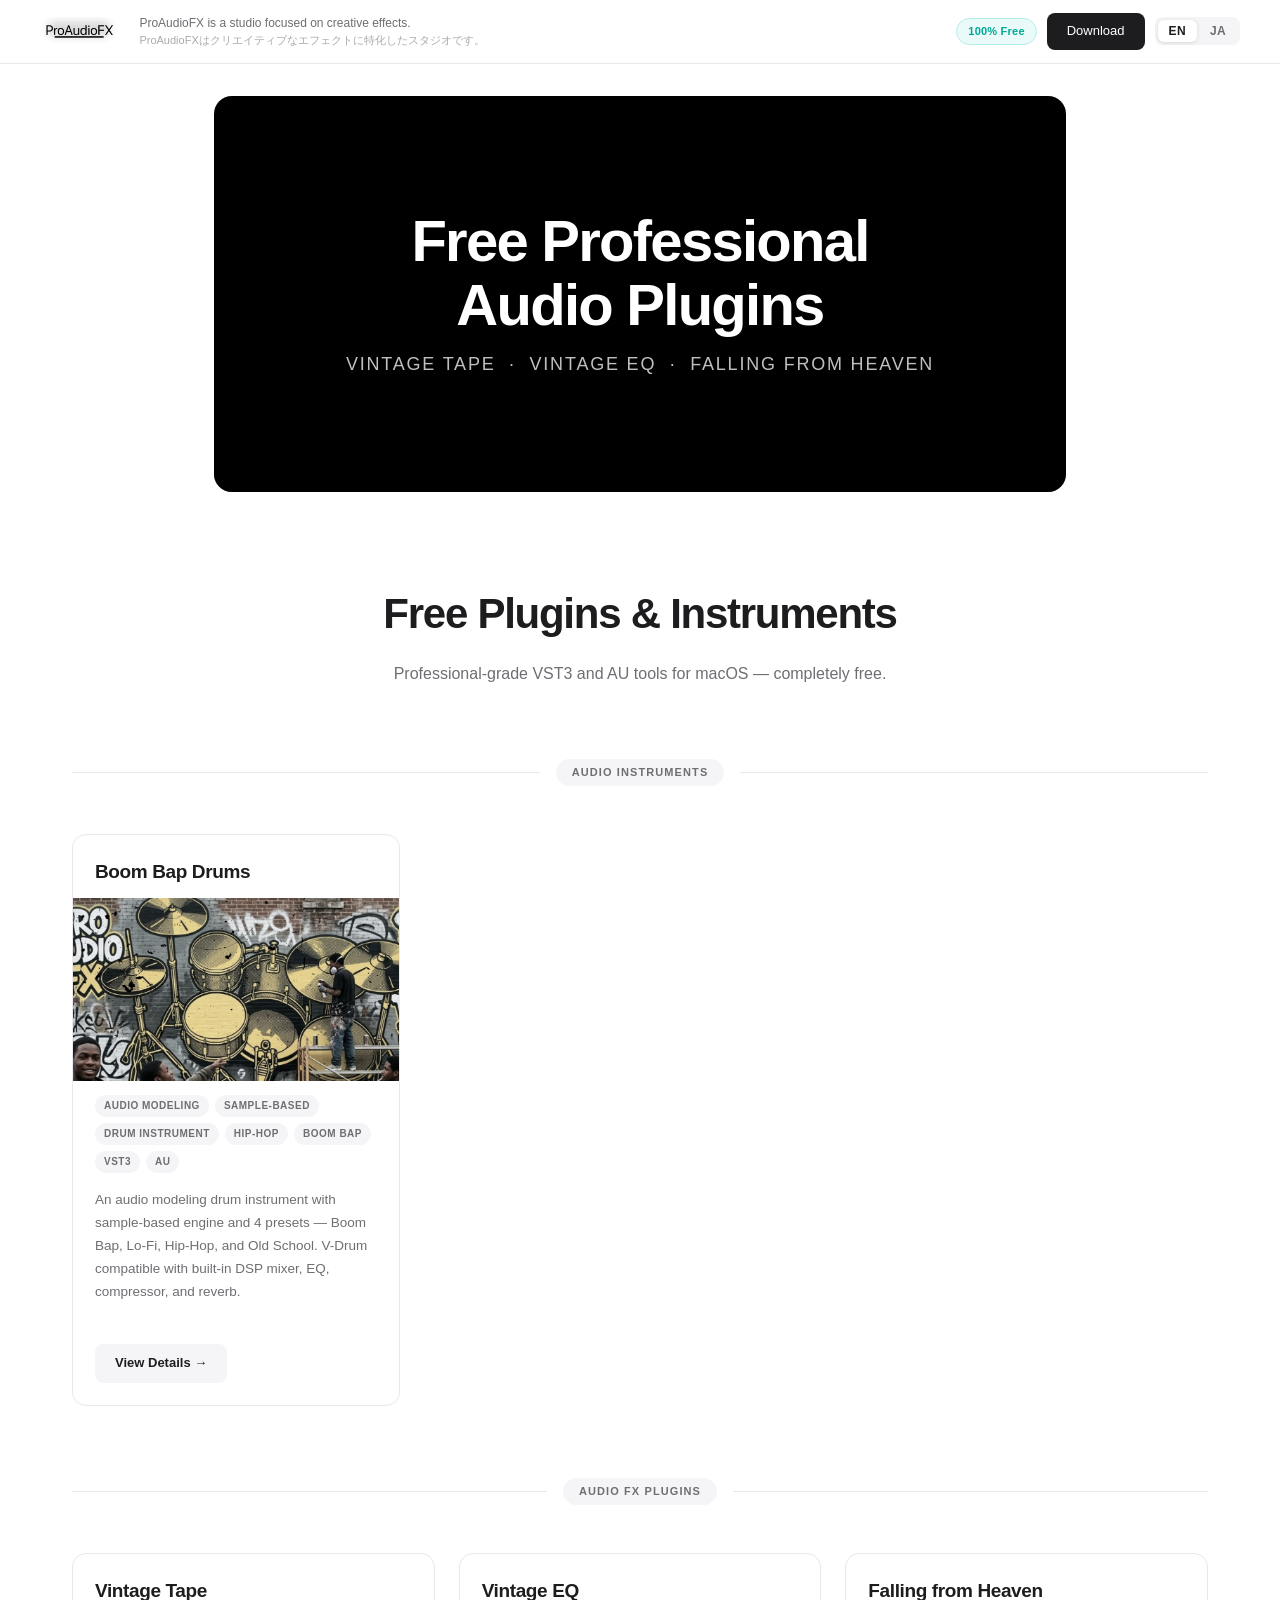
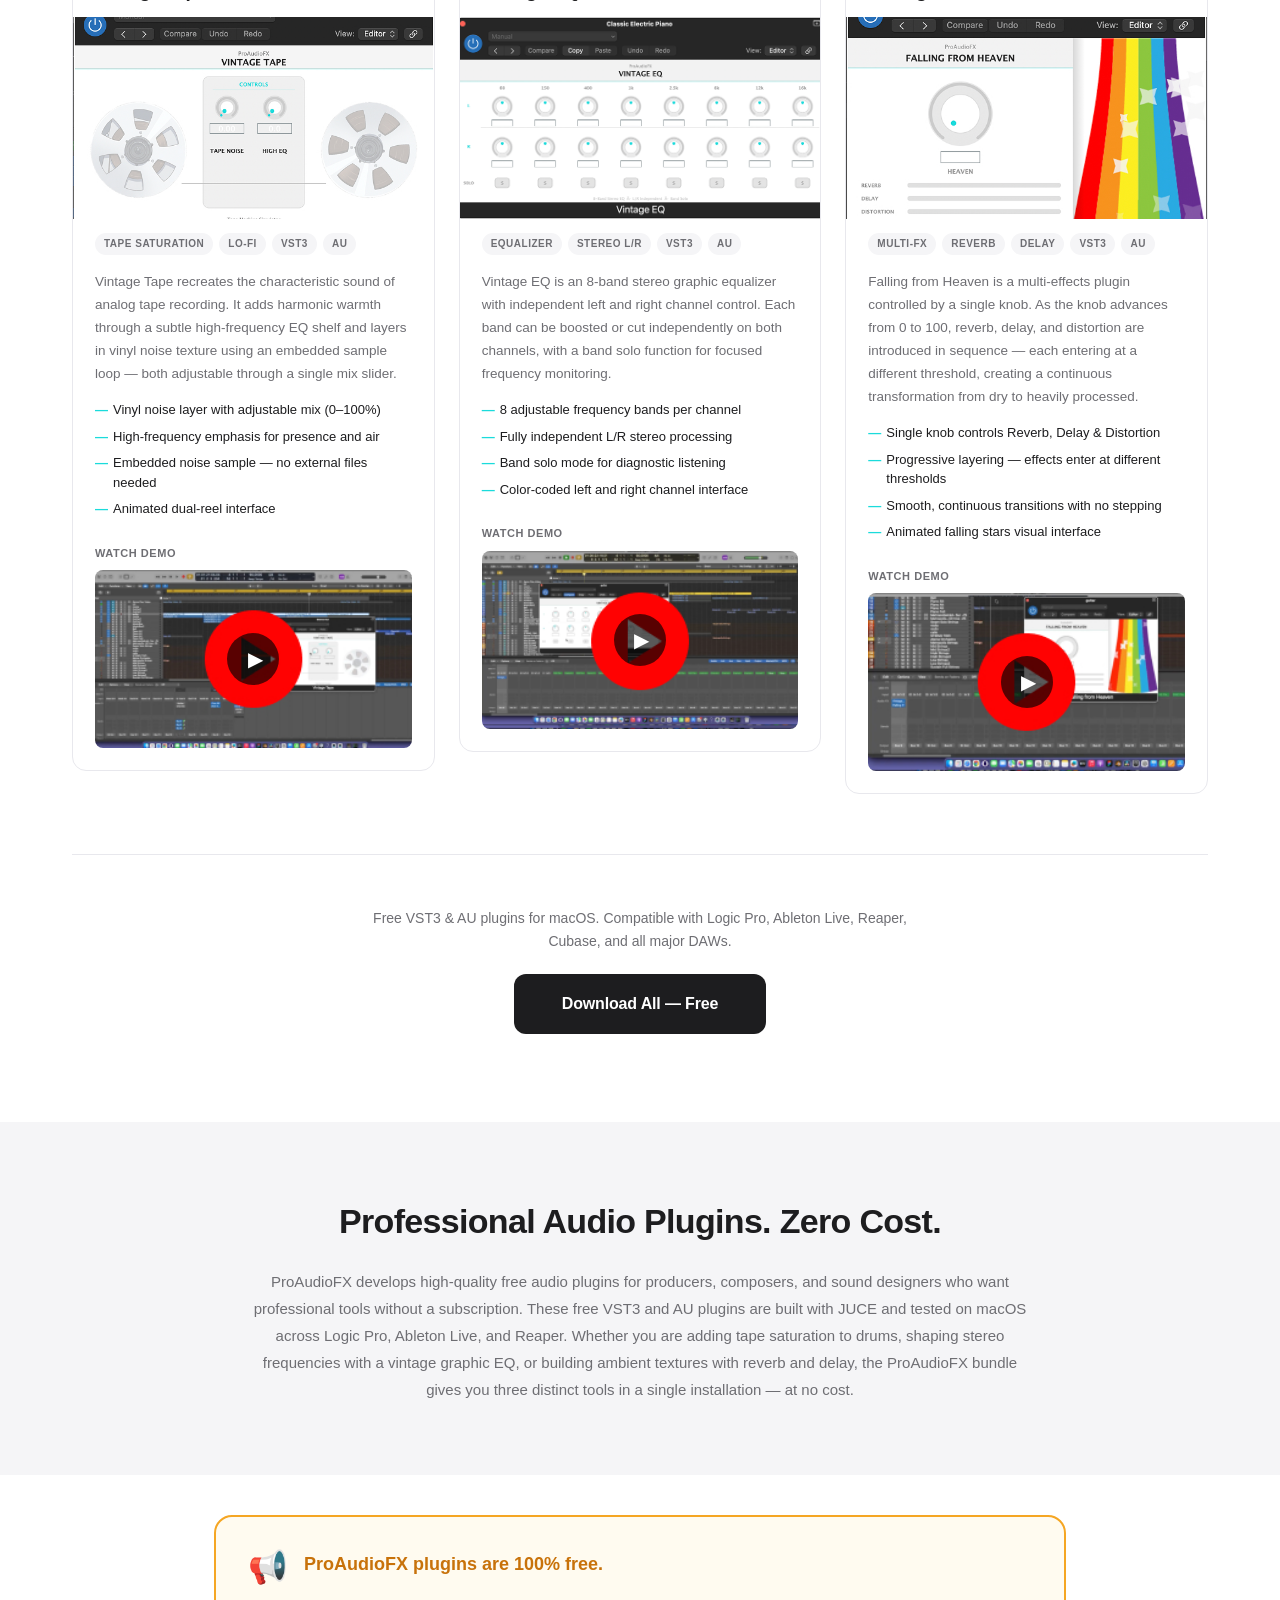
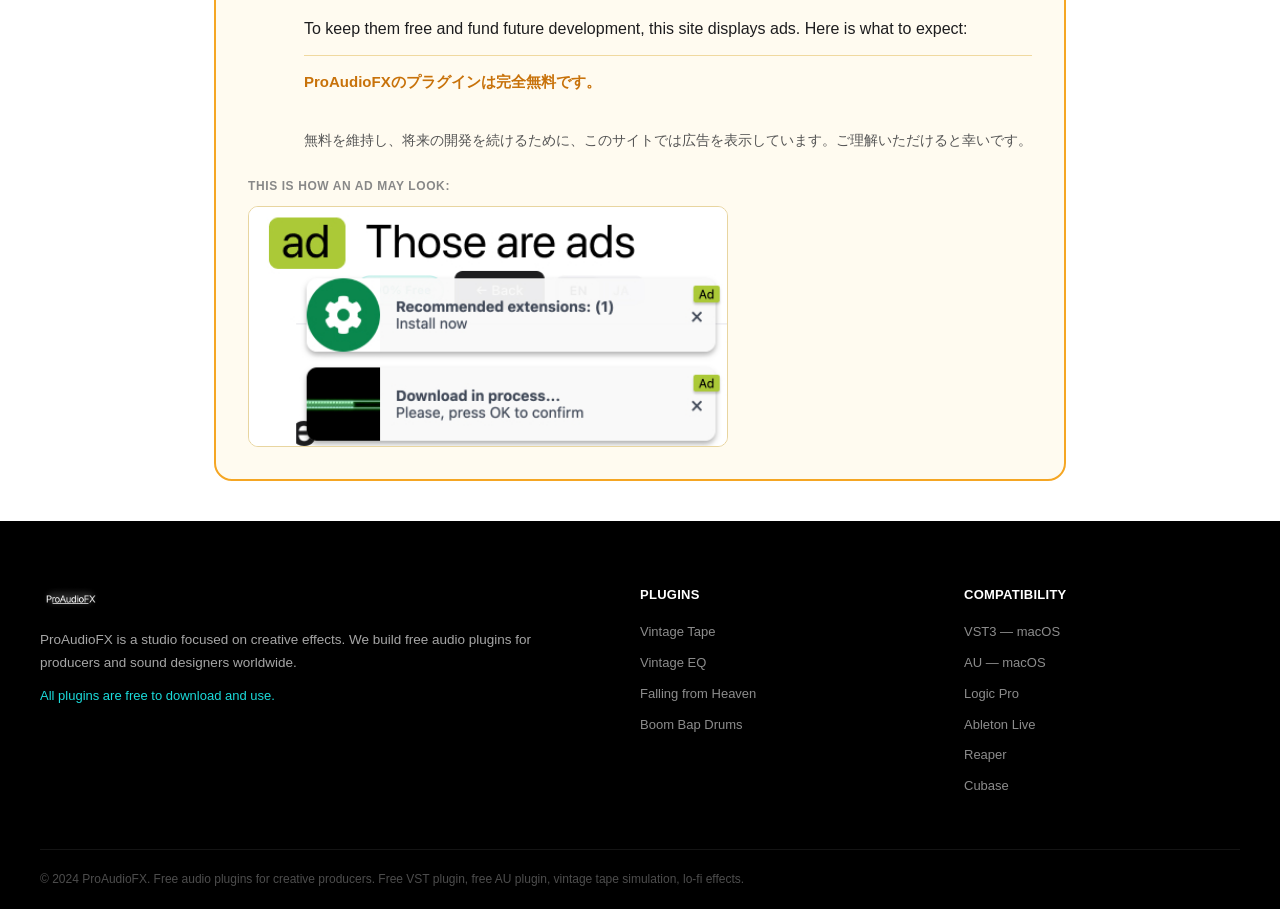
==== commit 977c0292: "Replace boom bap drums image with boomBapDrumHeader.jpg on homepage Co-Authored-By: Claude Sonnet 4." ====
--- a/index.html
+++ b/index.html
@@ -8,6 +8,7 @@
   <meta name="keywords" content="free vst plugin, free au plugin, vintage tape plugin, lo-fi plugin, tape saturation vst, vintage eq plugin, reverb delay distortion plugin, free audio effects, free music production tools, free plugin download, audio plugin mac, logic pro plugin, ableton plugin, free vst3 mac, graphic eq plugin, multi fx plugin">
   <meta name="robots" content="index, follow">
   <meta name="author" content="ProAudioFX">
+  <link rel="canonical" href="https://proaudiofx.com/">
 
   <!-- Open Graph -->
   <meta property="og:type"        content="website">
@@ -106,7 +107,7 @@
         <h3 itemprop="name">Boom Bap Drums</h3>
         <a href="boom-bap-drums.html" class="instrument-card-link">
           <div class="plugin-img-wrap">
-            <img src="images/boomBapDrum1.jpg"
+            <img src="images/boomBapDrumHeader.jpg"
                  alt="Boom Bap Drums — Free Audio Modeling Drum Instrument VST AU for macOS"
                  itemprop="screenshot" loading="lazy">
           </div>
